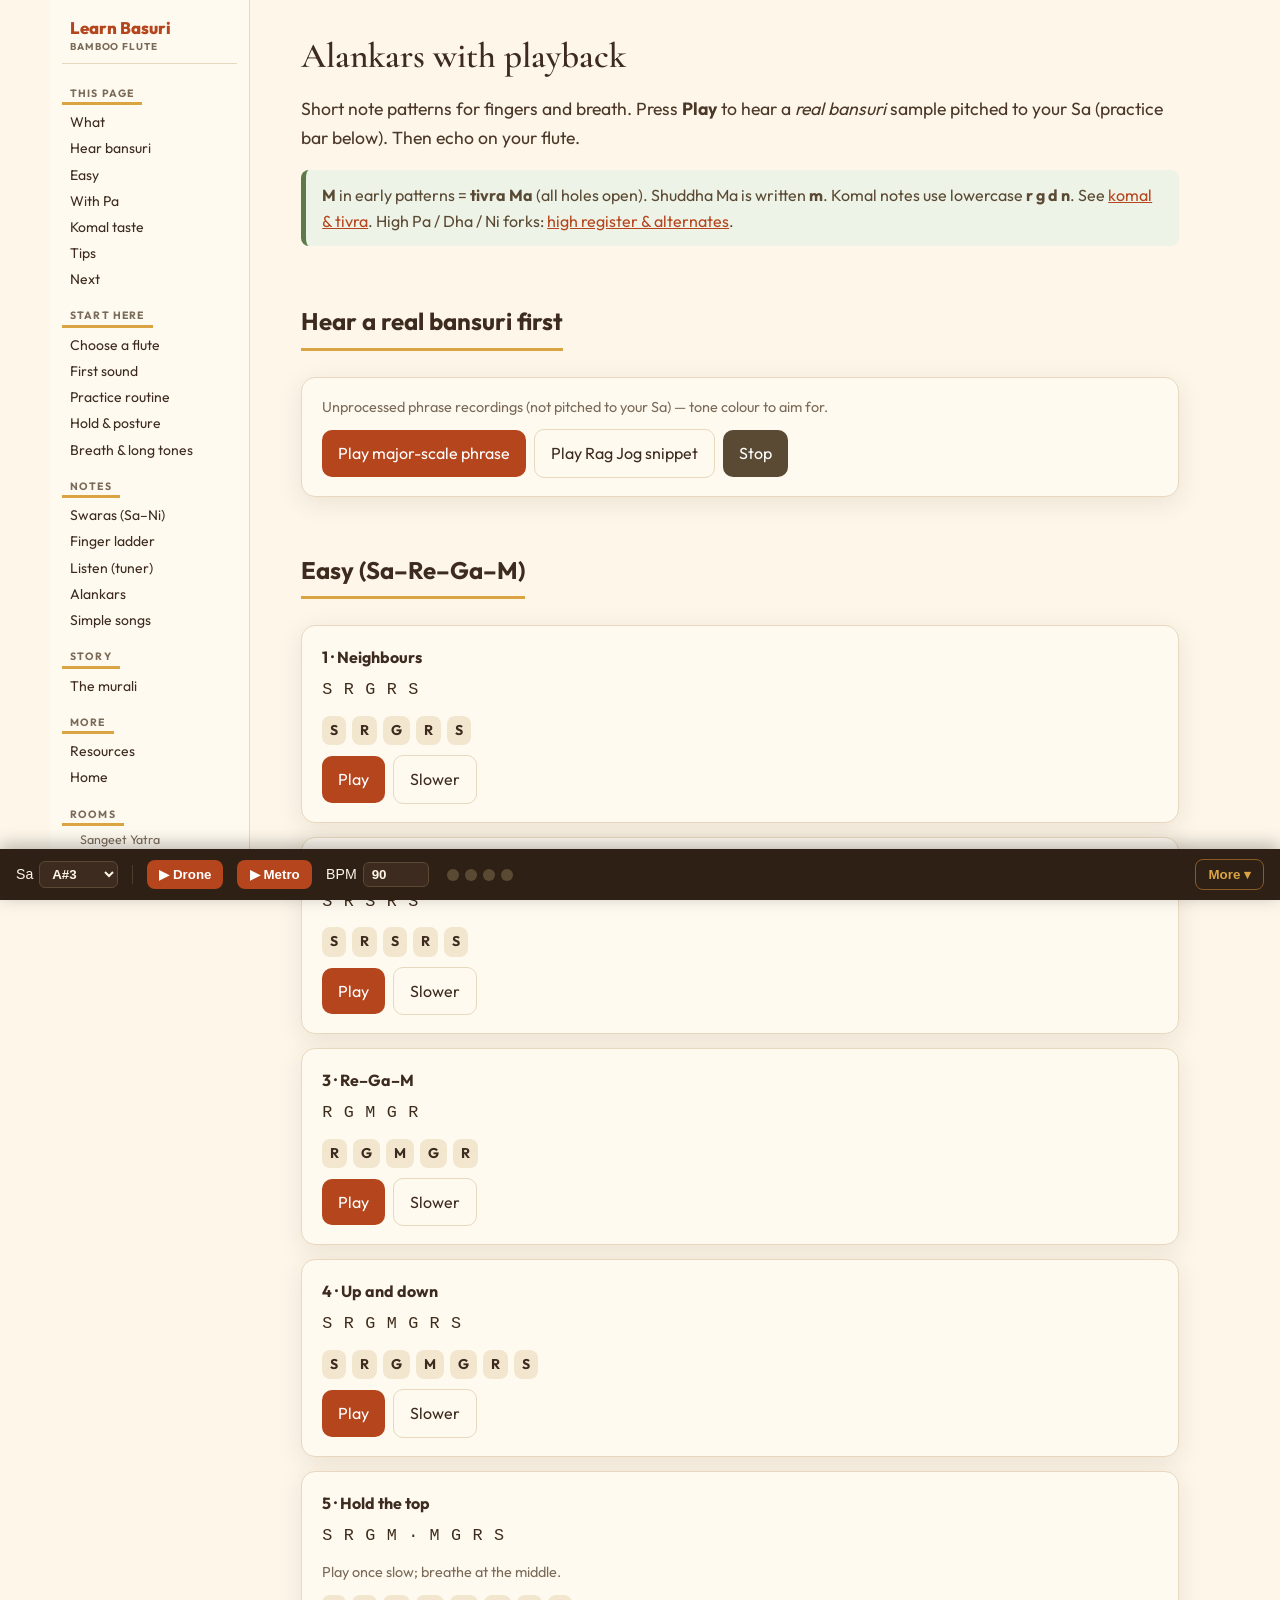
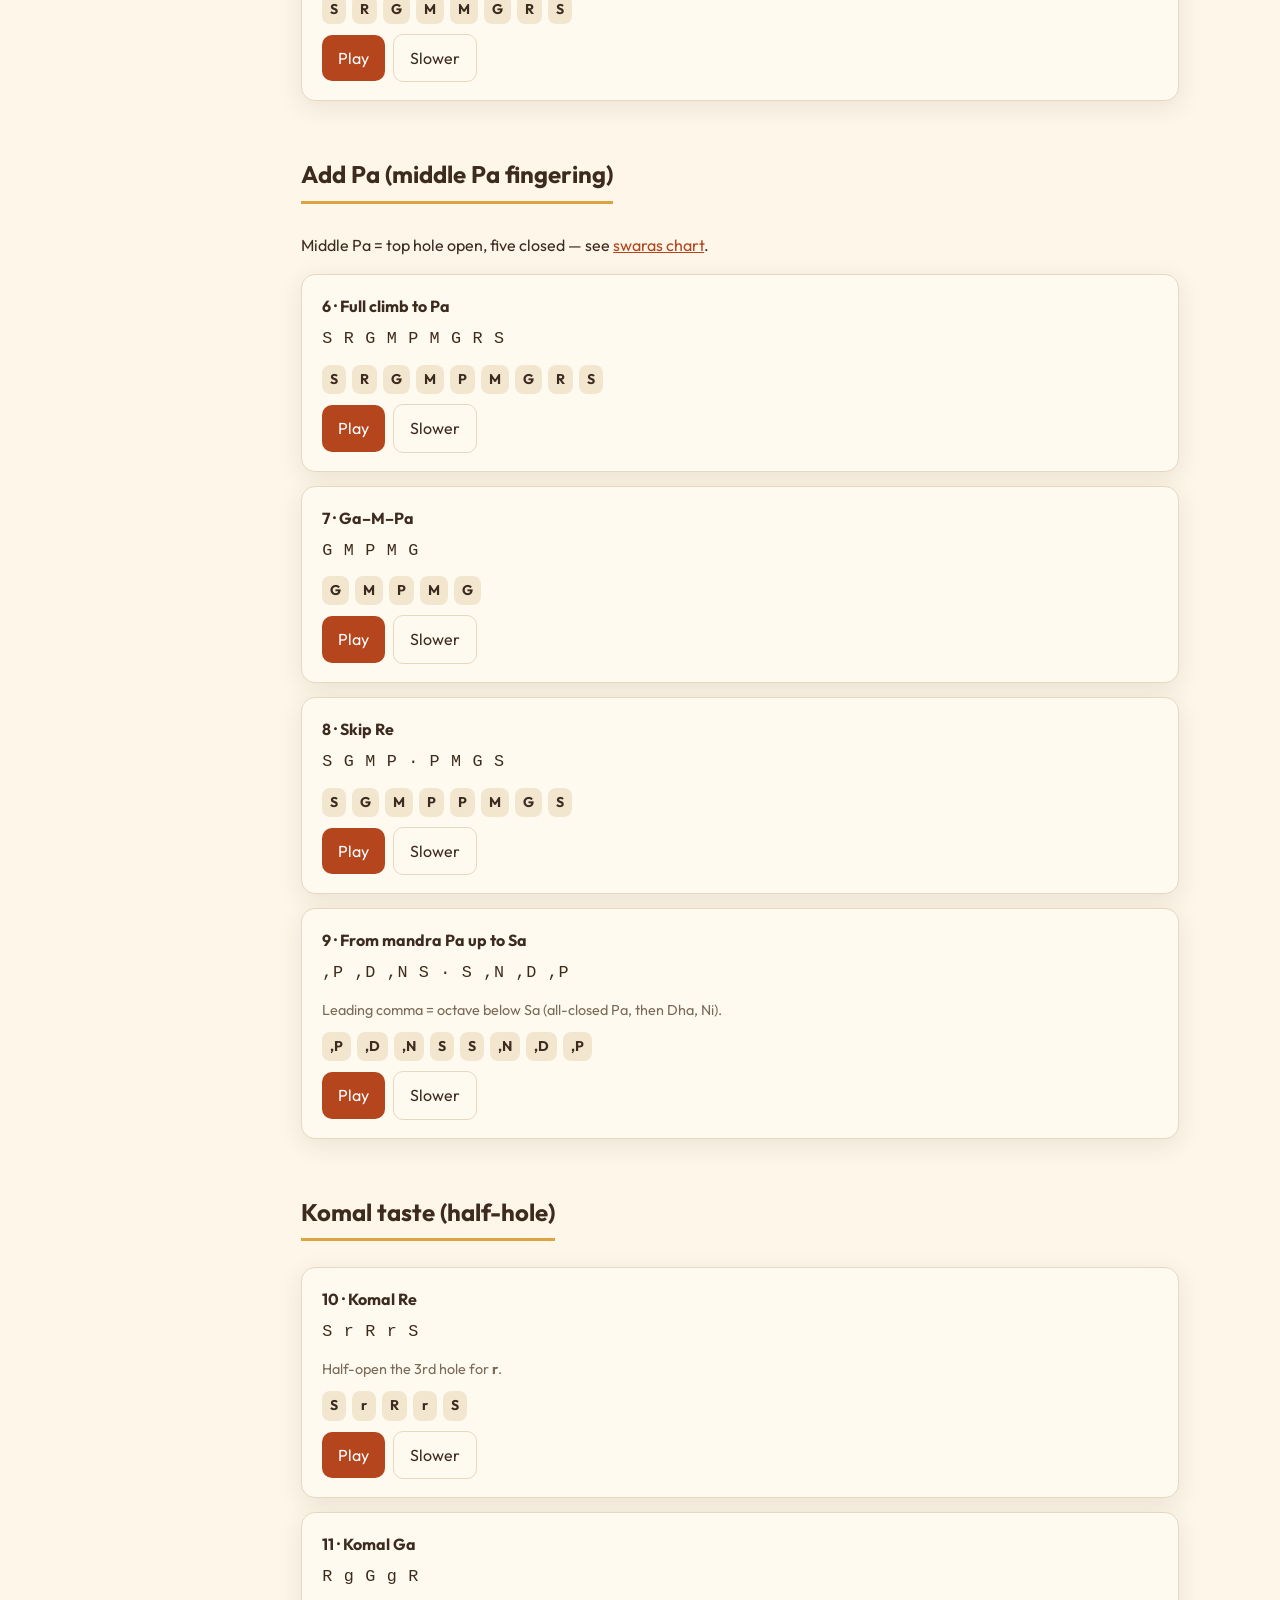
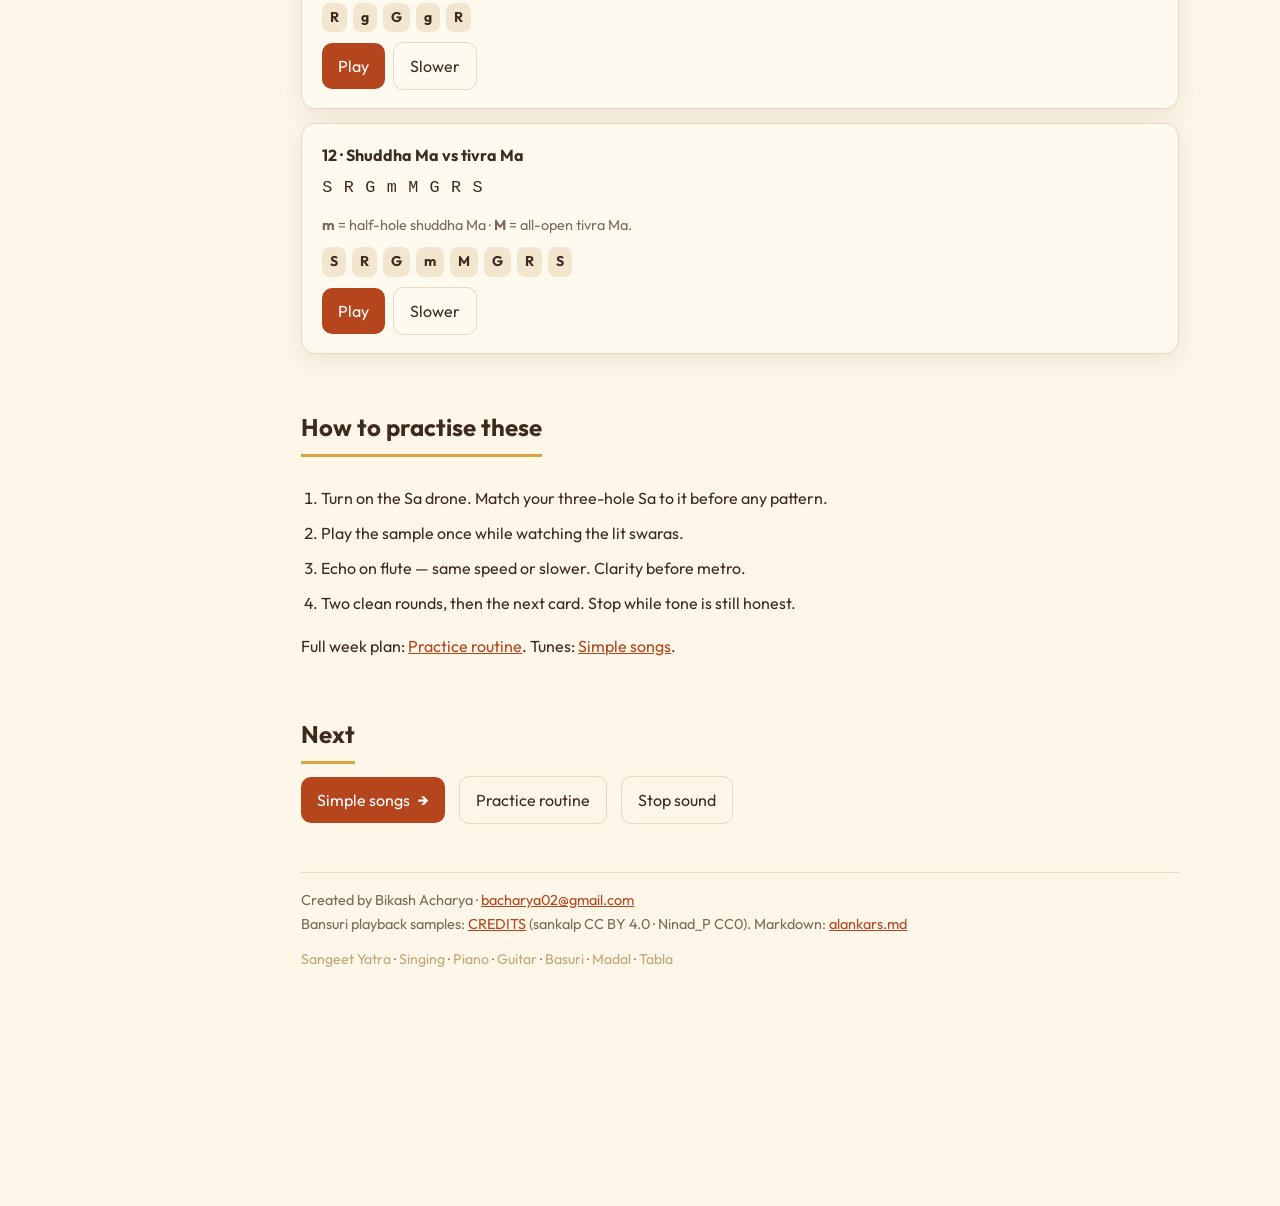
==== alankars.html @ d7dfb29a "Add practice ladder, mic tuner, songs, and bansuri sample playback. Teach one-finger Sa-to-Pa path, " ====
<!DOCTYPE html>
<html lang="en">
<head>
<script async src="https://www.googletagmanager.com/gtag/js?id=G-5VSQ0M94L2"></script>
<script>
  window.dataLayer = window.dataLayer || [];
  function gtag(){dataLayer.push(arguments);}
  gtag('js', new Date());
  gtag('config', 'G-5VSQ0M94L2');
</script>
<meta charset="UTF-8" />
<meta name="viewport" content="width=device-width, initial-scale=1.0" />
<link rel="stylesheet" href="css/sangeet-theme.css" />
<link rel="stylesheet" href="css/sangeet-practice-bar.css" />
<link rel="stylesheet" href="css/shared.css" />
<script src="js/sangeet-paths.js"></script>
<title>Learn Basuri — Alankars</title>
</head>
<body>
<div class="wrap">
  <nav>
    <div class="brand">Learn Basuri<small>Bamboo flute</small></div>
    <h2>This page</h2>
    <a href="#what">What</a>
    <a href="#listen">Hear bansuri</a>
    <a href="#easy">Easy</a>
    <a href="#pa">With Pa</a>
    <a href="#komal">Komal taste</a>
    <a href="#tips">Tips</a>
    <a href="#next">Next</a>
    <h2>Start here</h2>
    <a href="choose.html">Choose a flute</a>
    <a href="first-sound.html">First sound</a>
    <a href="routine.html">Practice routine</a>
    <a href="hold.html">Hold &amp; posture</a>
    <a href="breath.html">Breath &amp; long tones</a>
    <h2>Notes</h2>
    <a href="swaras.html">Swaras (Sa–Ni)</a>
    <a href="ladder.html">Finger ladder</a>
    <a href="listen.html">Listen (tuner)</a>
    <a href="alankars.html">Alankars</a>
    <a href="songs.html">Simple songs</a>
    <h2>Story</h2>
    <a href="murali.html">The murali</a>
    <h2>More</h2>
    <a href="resources.html">Resources</a>
    <a href="index.html">Home</a>
    <h2>Rooms</h2>
    <a href="/" class="sub">Sangeet Yatra</a>
    <a href="/singing/" class="sub">Singing</a>
    <a href="/piano/" class="sub">Piano</a>
    <a href="/guitar/" class="sub">Guitar</a>
    <a href="/basuri/" class="sub">Basuri</a>
    <a href="/madal/" class="sub">Madal</a>
    <a href="/tabla/" class="sub">Tabla</a>
  </nav>
  <main>

    <section id="what">
      <h1>Alankars with playback</h1>
      <p class="lead">Short note patterns for fingers and breath. Press <strong>Play</strong> to hear a
        <em>real bansuri</em> sample pitched to your Sa (practice bar below). Then echo on your flute.</p>
      <div class="note tip"><strong>M</strong> in early patterns = <strong>tivra Ma</strong> (all holes open).
        Shuddha Ma is written <strong>m</strong>. Komal notes use lowercase <strong>r g d n</strong>.
        See <a href="swaras.html#vikrit">komal &amp; tivra</a>.
        High Pa / Dha / Ni forks: <a href="swaras.html#high">high register &amp; alternates</a>.</div>
    </section>

    <section id="listen">
      <h2>Hear a real bansuri first</h2>
      <div class="card play-card">
        <p class="hint">Unprocessed phrase recordings (not pitched to your Sa) — tone colour to aim for.</p>
        <div class="actions">
          <button type="button" class="btn" data-phrase="major-scale">Play major-scale phrase</button>
          <button type="button" class="btn ghost" data-phrase="rag-jog">Play Rag Jog snippet</button>
          <button type="button" class="btn stop" data-stop>Stop</button>
        </div>
      </div>
    </section>

    <section id="easy">
      <h2>Easy (Sa–Re–Ga–M)</h2>
      <div class="card play-card" data-pattern="S R G R S">
        <strong>1 · Neighbours</strong>
        <p class="sargam">S R G R S</p>
        <div class="chips" aria-hidden="true"></div>
        <div class="actions">
          <button type="button" class="btn" data-play>Play</button>
          <button type="button" class="btn ghost" data-slow>Slower</button>
        </div>
      </div>
      <div class="card play-card" data-pattern="S R S R S">
        <strong>2 · Sa–Re only</strong>
        <p class="sargam">S R S R S</p>
        <div class="chips" aria-hidden="true"></div>
        <div class="actions">
          <button type="button" class="btn" data-play>Play</button>
          <button type="button" class="btn ghost" data-slow>Slower</button>
        </div>
      </div>
      <div class="card play-card" data-pattern="R G M G R">
        <strong>3 · Re–Ga–M</strong>
        <p class="sargam">R G M G R</p>
        <div class="chips" aria-hidden="true"></div>
        <div class="actions">
          <button type="button" class="btn" data-play>Play</button>
          <button type="button" class="btn ghost" data-slow>Slower</button>
        </div>
      </div>
      <div class="card play-card" data-pattern="S R G M G R S">
        <strong>4 · Up and down</strong>
        <p class="sargam">S R G M G R S</p>
        <div class="chips" aria-hidden="true"></div>
        <div class="actions">
          <button type="button" class="btn" data-play>Play</button>
          <button type="button" class="btn ghost" data-slow>Slower</button>
        </div>
      </div>
      <div class="card play-card" data-pattern="S R G M  M G R S">
        <strong>5 · Hold the top</strong>
        <p class="sargam">S R G M · M G R S</p>
        <p class="hint">Play once slow; breathe at the middle.</p>
        <div class="chips" aria-hidden="true"></div>
        <div class="actions">
          <button type="button" class="btn" data-play>Play</button>
          <button type="button" class="btn ghost" data-slow>Slower</button>
        </div>
      </div>
    </section>

    <section id="pa">
      <h2>Add Pa (middle Pa fingering)</h2>
      <p>Middle Pa = top hole open, five closed — see <a href="swaras.html#pa-fingering">swaras chart</a>.</p>
      <div class="card play-card" data-pattern="S R G M P M G R S">
        <strong>6 · Full climb to Pa</strong>
        <p class="sargam">S R G M P M G R S</p>
        <div class="chips" aria-hidden="true"></div>
        <div class="actions">
          <button type="button" class="btn" data-play>Play</button>
          <button type="button" class="btn ghost" data-slow>Slower</button>
        </div>
      </div>
      <div class="card play-card" data-pattern="G M P M G">
        <strong>7 · Ga–M–Pa</strong>
        <p class="sargam">G M P M G</p>
        <div class="chips" aria-hidden="true"></div>
        <div class="actions">
          <button type="button" class="btn" data-play>Play</button>
          <button type="button" class="btn ghost" data-slow>Slower</button>
        </div>
      </div>
      <div class="card play-card" data-pattern="S G M P  P M G S">
        <strong>8 · Skip Re</strong>
        <p class="sargam">S G M P · P M G S</p>
        <div class="chips" aria-hidden="true"></div>
        <div class="actions">
          <button type="button" class="btn" data-play>Play</button>
          <button type="button" class="btn ghost" data-slow>Slower</button>
        </div>
      </div>
      <div class="card play-card" data-pattern=",P ,D ,N S  S ,N ,D ,P">
        <strong>9 · From mandra Pa up to Sa</strong>
        <p class="sargam">,P ,D ,N S · S ,N ,D ,P</p>
        <p class="hint">Leading comma = octave below Sa (all-closed Pa, then Dha, Ni).</p>
        <div class="chips" aria-hidden="true"></div>
        <div class="actions">
          <button type="button" class="btn" data-play>Play</button>
          <button type="button" class="btn ghost" data-slow>Slower</button>
        </div>
      </div>
    </section>

    <section id="komal">
      <h2>Komal taste (half-hole)</h2>
      <div class="card play-card" data-pattern="S r R r S">
        <strong>10 · Komal Re</strong>
        <p class="sargam">S r R r S</p>
        <p class="hint">Half-open the 3rd hole for <strong>r</strong>.</p>
        <div class="chips" aria-hidden="true"></div>
        <div class="actions">
          <button type="button" class="btn" data-play>Play</button>
          <button type="button" class="btn ghost" data-slow>Slower</button>
        </div>
      </div>
      <div class="card play-card" data-pattern="R g G g R">
        <strong>11 · Komal Ga</strong>
        <p class="sargam">R g G g R</p>
        <div class="chips" aria-hidden="true"></div>
        <div class="actions">
          <button type="button" class="btn" data-play>Play</button>
          <button type="button" class="btn ghost" data-slow>Slower</button>
        </div>
      </div>
      <div class="card play-card" data-pattern="S R G m M G R S">
        <strong>12 · Shuddha Ma vs tivra Ma</strong>
        <p class="sargam">S R G m M G R S</p>
        <p class="hint"><strong>m</strong> = half-hole shuddha Ma · <strong>M</strong> = all-open tivra Ma.</p>
        <div class="chips" aria-hidden="true"></div>
        <div class="actions">
          <button type="button" class="btn" data-play>Play</button>
          <button type="button" class="btn ghost" data-slow>Slower</button>
        </div>
      </div>
    </section>

    <section id="tips">
      <h2>How to practise these</h2>
      <ol class="steps">
        <li>Turn on the Sa drone. Match your three-hole Sa to it before any pattern.</li>
        <li>Play the sample once while watching the lit swaras.</li>
        <li>Echo on flute — same speed or slower. Clarity before metro.</li>
        <li>Two clean rounds, then the next card. Stop while tone is still honest.</li>
      </ol>
      <p>Full week plan: <a href="routine.html">Practice routine</a>. Tunes: <a href="songs.html">Simple songs</a>.</p>
    </section>

    <section id="next">
      <h2>Next</h2>
      <div class="row">
        <a class="btn nav" href="songs.html">Simple songs</a>
        <a class="btn ghost" href="routine.html">Practice routine</a>
        <a class="btn ghost" data-stop>Stop sound</a>
      </div>
    </section>

    <footer>
      Created by Bikash Acharya ·
      <a href="mailto:bacharya02@gmail.com">bacharya02@gmail.com</a><br />
      Bansuri playback samples: <a href="samples/bansuri/CREDITS.md">CREDITS</a>
      (sankalp CC BY 4.0 · Ninad_P CC0). Markdown: <a href="alankars.md">alankars.md</a>
      <p class="sy-rooms-foot">
        <a href="/">Sangeet Yatra</a>
        · <a href="/singing/">Singing</a>
        · <a href="/piano/">Piano</a>
        · <a href="/guitar/">Guitar</a>
        · <a href="/basuri/">Basuri</a>
        · <a href="/madal/">Madal</a>
        · <a href="/tabla/">Tabla</a>
      </p>
    </footer>
  </main>
</div>
<script src="js/sangeet-mobile-nav.js"></script>
<script src="js/sangeet-practice-bar.js"></script>
<script src="js/basuri-core.js"></script>
<script>
SangeetPracticeBar.init({
  useTablaFallbackClicks: true,
  persistSaKey: 'basuri-sa-midi',
  toolbarLabel: 'Basuri practice controls'
});

(function () {
  function fillChips(card) {
    var pat = card.getAttribute('data-pattern') || '';
    var box = card.querySelector('.chips');
    if (!box) return;
    box.innerHTML = '';
    pat.trim().split(/\s+/).forEach(function (tok) {
      var span = document.createElement('span');
      span.className = 'chip';
      span.textContent = tok;
      box.appendChild(span);
    });
  }
  document.querySelectorAll('.play-card[data-pattern]').forEach(fillChips);

  function clearOn() {
    document.querySelectorAll('.chip.on').forEach(function (c) { c.classList.remove('on'); });
  }

  function run(card, gap) {
    var pat = card.getAttribute('data-pattern');
    var chips = card.querySelectorAll('.chip');
    BasuriCore.playSequence(pat, {
      gapMs: gap,
      noteMs: Math.min(gap - 50, 500),
      onNote: function (i) {
        clearOn();
        if (chips[i]) chips[i].classList.add('on');
      },
      onDone: clearOn
    });
  }

  document.addEventListener('click', function (ev) {
    var t = ev.target;
    if (t.matches('[data-stop]')) { BasuriCore.stopAll(); clearOn(); return; }
    if (t.matches('[data-phrase]')) {
      BasuriCore.playPhrase(t.getAttribute('data-phrase'));
      return;
    }
    var card = t.closest('.play-card[data-pattern]');
    if (!card) return;
    if (t.matches('[data-play]')) run(card, 520);
    if (t.matches('[data-slow]')) run(card, 780);
  });
})();
</script>
</body>
</html>
---- css/sangeet-theme.css ----
/*
 * CANONICAL: shared/css/sangeet-theme.css
 * Sync into each room (and hub) with: powershell -File shared/sync-to-rooms.ps1
 * Audio Engines Owner — one product look across Sangeet Yatra.
 *
 * Default = practice parchment (singing / madal / tabla / piano interiors).
 * Add class "theme-journey" on <html> or <body> for hub / room landing pages.
 */

@import url("https://fonts.googleapis.com/css2?family=Cormorant+Garamond:ital,wght@0,500;0,600;0,700;1,500&family=Outfit:wght@400;500;600;700;800&display=swap");

:root {
  /* Parchment */
  --bg: #fdf6e9;
  --panel: #fffaf0;
  --ink: #3d2b1f;
  --muted: #7a6a58;
  --terra: #b5451d;
  --terra-soft: #c8663a;
  --ochre: #d9a441;
  --green: #5c7a4a;
  --blue: #3a6ea5;
  --line: #e7d8bf;
  --shadow: 0 6px 24px rgba(90, 60, 30, 0.10);
  --radius: 14px;

  /* Aliases so older piano CSS (--accent / --warm) maps onto parchment */
  --accent: #b5451d;
  --accent-soft: #c8663a;
  --warm: #d9a441;

  /* Journey tokens (also available on parchment pages if needed) */
  --mist: #e8f0ec;
  --sand: #c4a574;
  --leaf: #2f6b5a;
  --leaf-deep: #1e463b;
  --glow: #f0d9a8;

  /* Occasional accents (piano quest CTA, etc.) */
  --sun: #f0b429;
  --sky: #3d8fd1;

  --font-sans: "Outfit", system-ui, -apple-system, "Segoe UI", sans-serif;
  --font-display: "Cormorant Garamond", Georgia, serif;
}

*, *::before, *::after { box-sizing: border-box; }

html { scroll-behavior: smooth; }

body {
  margin: 0;
  font-family: var(--font-sans);
  color: var(--ink);
  background: var(--bg);
  line-height: 1.65;
}

a { color: var(--terra); }
a:hover { color: var(--terra-soft); }

h1, .brand-display {
  font-family: var(--font-display);
  font-weight: 600;
}

/* —— Journey / landing (hub + room homes) —— */
html.theme-journey,
html.theme-journey body,
body.theme-journey {
  --ink: #1a2e28;
  --mist: #e8f0ec;
  --sand: #c4a574;
  --leaf: #2f6b5a;
  --leaf-deep: #1e463b;
  --glow: #f0d9a8;
  --line: rgba(232, 240, 236, 0.12);
  color: var(--mist);
  background:
    radial-gradient(ellipse 90% 70% at 15% 12%, rgba(47, 107, 90, 0.45), transparent 55%),
    radial-gradient(ellipse 70% 60% at 90% 80%, rgba(196, 165, 116, 0.16), transparent 50%),
    linear-gradient(165deg, #0c1814 0%, #152820 42%, #0a1411 100%);
  min-height: 100vh;
  line-height: 1.55;
}

html.theme-journey a,
body.theme-journey a {
  color: var(--glow);
}
html.theme-journey a:hover,
body.theme-journey a:hover {
  color: var(--sand);
}
---- css/sangeet-practice-bar.css ----
/* Shared Sangeet Yatra practice bar (drone / metro / Sa).
   Canonical: shared/css/sangeet-practice-bar.css — sync into each room. */

#controls {
  position: fixed; left: 0; right: 0; bottom: 0; z-index: 50;
  display: flex;
  flex-direction: column;
  gap: 0;
  padding: 10px 16px calc(10px + env(safe-area-inset-bottom, 0px));
  background: #2f2015;
  color: #fdf6e9;
  box-shadow: 0 -4px 18px rgba(0, 0, 0, .28);
  font-size: .88rem;
  font-family: -apple-system, "Segoe UI", Roboto, Helvetica, Arial, sans-serif;
}
#controls .ctrl-strip {
  display: flex;
  flex-wrap: wrap;
  align-items: center;
  gap: 8px 14px;
  min-width: 0;
}
#controls .ctrl-strip .ctrl-gap {
  width: 1px; height: 1.4em; background: #5a4a34; flex: 0 0 auto;
  opacity: .7;
}
#controls .ctrl-more {
  display: none;
  padding: 0 0 10px;
  margin: 0 0 8px;
  border-bottom: 1px solid #5a4a34;
}
#controls.more-open .ctrl-more { display: block; }
#controls .ctrl-more-inner {
  display: grid;
  grid-template-columns: repeat(var(--ctrl-more-cols, 3), minmax(0, 1fr));
  gap: 12px 20px;
}
#controls[data-clusters="2"] { --ctrl-more-cols: 2; }
#controls[data-clusters="1"] { --ctrl-more-cols: 1; }
#controls .ctrl-cluster {
  display: flex;
  flex-wrap: wrap;
  align-items: center;
  gap: 8px 12px;
  min-width: 0;
}
#controls .ctrl-cluster-title {
  flex: 0 0 100%;
  font-weight: 800;
  color: #d9a441;
  letter-spacing: .02em;
  font-size: .78rem;
  text-transform: uppercase;
}
#controls .ctrl-more-backdrop {
  display: none;
  background: rgba(0, 0, 0, .38);
  border: none;
  border-radius: 0;
  padding: 0;
  margin: 0;
  min-width: 0;
  cursor: pointer;
}
#controls .ctrl-more-backdrop:hover { background: rgba(0, 0, 0, .38); }
#controls label { display: flex; align-items: center; gap: 6px; white-space: nowrap; }
#controls select, #controls input[type=number] {
  padding: 4px 8px; border-radius: 6px; border: 1px solid #5a4a34;
  background: #3d2b1f; color: #fdf6e9; font-weight: 700;
}
#controls input[type=range] { accent-color: #d9a441; width: 100px; }
#controls button {
  background: #b5451d; color: #fff; border: none; padding: 7px 12px;
  border-radius: 8px; font-weight: 700; cursor: pointer;
}
#controls button:hover { background: #c8663a; }
#controls button.active { background: #5c7a4a; }
#controls #btn-tanpura,
#controls #btn-metro {
  min-width: 5.6em;
  text-align: center;
}
#controls #ctrl-more-btn {
  background: transparent;
  border: 1px solid #8a5a28;
  color: #d9a441;
  margin-left: auto;
}
#controls #ctrl-more-btn:hover,
#controls.more-open #ctrl-more-btn {
  background: #3d2b1f;
  border-color: #d9a441;
}
#controls .hz { color: #d9a441; font-variant-numeric: tabular-nums; font-size: .82rem; }
#controls input[type=checkbox] {
  accent-color: #d9a441; width: 1em; height: 1em;
}
#controls #taal-bpm { width: 5em; min-width: 5em; }
#controls #sa-select { min-width: 5.2em; }

/* Piano-style beat dots (groups + accent flash) */
#controls .mb-dots {
  display: inline-flex;
  align-items: center;
  gap: 6px;
  flex: 0 0 auto;
  margin-left: 4px;
}
#controls .mb-dot {
  width: 12px;
  height: 12px;
  border-radius: 50%;
  background: #5a4a34;
  transition: transform 0.05s ease, background 0.05s ease;
}
#controls .mb-dot.on { background: #c8663a; transform: scale(1.3); }
#controls .mb-dot.on.mid { background: #e6c98c; transform: scale(1.4); }
#controls .mb-dot.on.accent { background: #d9a441; transform: scale(1.5); }
#controls .mb-dot.grp-start { margin-left: 10px; }

@media (max-width: 820px) {
  #controls { font-size: .82rem; padding: 8px 10px calc(8px + env(safe-area-inset-bottom, 0px)); }
  #controls input[type=range] { width: 72px; }
  #controls button { padding: 6px 10px; }
  #controls .ctrl-more-inner { grid-template-columns: 1fr; gap: 14px; }
}
@media (max-width: 720px) {
  #controls.more-open .ctrl-more,
  #controls.ctrl-sheet-mode.more-open .ctrl-more {
    display: block;
    position: fixed;
    left: 10px; right: 10px;
    bottom: calc(58px + env(safe-area-inset-bottom, 0px));
    max-height: min(55vh, 420px);
    overflow-y: auto;
    margin: 0;
    padding: 14px 14px 12px;
    border: 1px solid #5a4a34;
    border-radius: 12px;
    background: #3a281c;
    box-shadow: 0 12px 40px rgba(0, 0, 0, .45);
    z-index: 60;
  }
  #controls.more-open .ctrl-more-backdrop,
  #controls.ctrl-sheet-mode.more-open .ctrl-more-backdrop {
    display: block;
    position: fixed;
    inset: 0;
    background: rgba(0, 0, 0, .38);
    z-index: 55;
    border: none;
    padding: 0;
    cursor: pointer;
  }
}
@media (min-width: 721px) {
  #controls.ctrl-sheet-mode.more-open .ctrl-more {
    display: block;
    position: fixed;
    left: 10px; right: 10px;
    bottom: calc(58px + env(safe-area-inset-bottom, 0px));
    max-height: min(55vh, 420px);
    overflow-y: auto;
    margin: 0;
    padding: 14px;
    border: 1px solid #5a4a34;
    border-radius: 12px;
    background: #3a281c;
    box-shadow: 0 12px 40px rgba(0, 0, 0, .45);
    z-index: 60;
  }
  #controls.ctrl-sheet-mode.more-open .ctrl-more-backdrop {
    display: block;
    position: fixed;
    inset: 0;
    background: rgba(0, 0, 0, .38);
    z-index: 55;
    border: none;
    padding: 0;
    cursor: pointer;
  }
  #controls.ctrl-sheet-mode.more-open .ctrl-more-inner {
    grid-template-columns: 1fr;
  }
}

/* Clear fixed bar */
body.sangeet-has-practice-bar main,
body.sangeet-has-practice-bar .wrap,
body.sangeet-has-practice-bar .page {
  padding-bottom: 110px;
}
@media (max-width: 820px) {
  body.sangeet-has-practice-bar main,
  body.sangeet-has-practice-bar .wrap,
  body.sangeet-has-practice-bar .page {
    padding-bottom: 128px;
  }
}
---- css/shared.css ----
/* Basuri room layout — tokens from css/sangeet-theme.css */
* { box-sizing: border-box; }
html { scroll-behavior: smooth; }
body {
  margin: 0;
  font-family: var(--font-sans);
  color: var(--ink);
  background: var(--bg);
  line-height: 1.65;
}
a { color: var(--terra); }
a:hover { color: var(--terra-soft); }
.wrap { display: flex; max-width: 1180px; margin: 0 auto; }
nav {
  position: sticky; top: 0; align-self: flex-start;
  width: 200px; min-width: 200px; height: 100vh; overflow-y: auto;
  padding: 18px 12px; border-right: 1px solid var(--line); background: var(--panel);
}
nav h2 {
  font-size: 0.66rem; text-transform: uppercase; letter-spacing: 0.11em;
  color: var(--muted); margin: 15px 0 4px; padding: 0 8px;
}
nav a {
  display: block; padding: 4px 8px; border-radius: 7px; line-height: 1.3;
  text-decoration: none; color: var(--ink); font-size: 0.875rem;
}
nav a:hover { background: #f3e6cf; }
nav a.sub { padding: 2px 8px 2px 18px; font-size: 0.78rem; color: var(--muted); }
nav .brand {
  font-weight: 800; font-size: 1.05rem; color: var(--terra); line-height: 1.15;
  margin: 0 0 6px; padding: 0 8px 10px; border-bottom: 1px solid var(--line);
}
nav .brand small {
  display: block; font-weight: 700; font-size: .62rem; color: var(--muted);
  margin-top: 4px; letter-spacing: 0.09em; text-transform: uppercase;
}
main { flex: 1; padding: 36px clamp(18px, 4vw, 56px) 100px; min-width: 0; }
h1 { font-family: var(--font-display); font-size: 2.2rem; line-height: 1.15; margin: 0 0 10px; font-weight: 600; }
h2 { font-size: 1.5rem; margin: 40px 0 12px; padding-bottom: 6px; border-bottom: 3px solid var(--ochre); display: inline-block; }
h3 { font-size: 1.1rem; color: var(--terra); margin: 22px 0 8px; }
.lead { font-size: 1.1rem; color: #4a3728; }
.card {
  background: var(--panel); border: 1px solid var(--line);
  border-radius: var(--radius); padding: 18px 20px; box-shadow: var(--shadow); margin: 16px 0;
}
.note {
  border-left: 5px solid var(--ochre); background: #fbf1da;
  padding: 12px 16px; border-radius: 8px; margin: 16px 0; color: #5a4a34;
}
.tip { border-left-color: var(--green); background: #eef3e7; }
.warn { border-left-color: #c45c26; background: #fceee6; }
.btn {
  display: inline-flex; align-items: center; justify-content: center;
  background: var(--terra); color: #fff; border: none; padding: 10px 16px;
  border-radius: 10px; font-weight: 700; cursor: pointer; text-decoration: none; font: inherit;
}
.btn:hover { background: var(--terra-soft); color: #fff; }
.btn.ghost {
  background: transparent; color: var(--ink); border: 1.5px solid var(--line);
}
.btn.ghost:hover { border-color: var(--terra); color: var(--terra); }
.btn.nav { background: var(--terra); color: #fff; }
.btn.nav::after { content: "\2192"; margin-left: 8px; font-weight: 700; }
.row { display: flex; flex-wrap: wrap; gap: 10px 14px; align-items: center; }
footer { margin-top: 48px; padding-top: 16px; border-top: 1px solid var(--line); color: var(--muted); font-size: .9rem; }
ol.steps { padding-left: 1.25rem; }
ol.steps li { margin: 0.55rem 0; }
table.fingering { border-collapse: collapse; width: 100%; max-width: 520px; margin: 10px 0; font-size: 0.95rem; }
table.fingering th, table.fingering td { text-align: left; padding: 7px 10px; border-bottom: 1px solid #eadfce; }
table.fingering th { color: var(--terra); font-weight: 800; }
.holes {
  display: inline-flex; gap: 5px; align-items: center; font-family: ui-monospace, Consolas, monospace;
  letter-spacing: 0.04em;
}
.hole {
  width: 1.1em; height: 1.1em; border-radius: 50%; border: 2px solid var(--ink);
  display: inline-block; vertical-align: middle;
}
.hole.closed { background: var(--ink); }
.hole.open { background: transparent; }
.sy-rooms-foot { margin-top: 0.75rem; font-size: 0.88rem; }
.sy-rooms-foot a { color: var(--sand, var(--terra)); text-decoration: none; }
.play-card { margin: 14px 0; }
.play-card .sargam {
  font-family: ui-monospace, Consolas, monospace;
  font-size: 1.05rem; letter-spacing: 0.04em; margin: 0.35rem 0 0.75rem;
  color: #3d2c1c;
}
.play-card .hint { font-size: 0.9rem; color: var(--muted); margin: 0 0 0.6rem; }
.play-card .chips {
  display: flex; flex-wrap: wrap; gap: 6px; margin: 0 0 10px; min-height: 1.8em;
}
.play-card .chip {
  display: inline-flex; align-items: center; justify-content: center;
  min-width: 1.7em; padding: 3px 8px; border-radius: 8px;
  background: #f3e6cf; font-weight: 700; font-size: 0.88rem;
}
.play-card .chip.on { background: var(--terra); color: #fff; }
.play-card .actions { display: flex; flex-wrap: wrap; gap: 8px; align-items: center; }
.btn.stop { background: #5a4a34; }
.btn.stop:hover { background: #3d2c1c; }
.routine-day {
  border-left: 4px solid var(--ochre); padding: 10px 14px; margin: 12px 0;
  background: var(--panel); border-radius: 0 10px 10px 0;
}
.routine-day h3 { margin: 0 0 6px; }
.tuner-card { max-width: 34rem; }
.tuner-actions {
  display: flex; flex-wrap: wrap; gap: 10px; align-items: center; margin-bottom: 12px;
}
.tuner-mode {
  font-size: 0.88rem; color: var(--muted); display: inline-flex; gap: 6px; align-items: center;
}
.tuner-mode select {
  font: inherit; padding: 6px 8px; border-radius: 8px; border: 1px solid var(--line);
  background: #fff; color: var(--ink);
}
.btn.live { background: var(--green, #2a7a62); }
.tuner-readout {
  text-align: center; padding: 18px 10px 8px; margin: 8px 0 4px;
  border-radius: 12px; background: #f7efe0;
}
.tuner-swar {
  font-family: var(--font-display); font-size: clamp(2.8rem, 10vw, 4rem);
  font-weight: 600; line-height: 1; color: var(--terra); margin: 0;
}
.tuner-name { font-size: 1.05rem; color: #4a3728; margin: 8px 0 4px; }
.tuner-hz {
  font-family: ui-monospace, Consolas, monospace;
  font-size: 1.35rem; font-weight: 700; color: var(--ink); margin: 6px 0;
}
.tuner-west { font-size: 0.92rem; color: var(--muted); }
.cents-meter { margin: 18px 0 10px; }
.cents-track {
  position: relative; height: 14px; border-radius: 999px;
  background: linear-gradient(90deg, #e8c4a8, #eef3e7 50%, #e8c4a8);
  border: 1px solid var(--line);
}
.cents-needle {
  position: absolute; top: -4px; width: 4px; height: 22px; margin-left: -2px;
  border-radius: 2px; background: var(--muted); left: 50%;
  transition: left 0.08s linear, background 0.15s ease;
}
.cents-needle.hearing { background: var(--terra); }
.cents-needle.in-tune { background: var(--green, #2a7a62); }
.cents-mark {
  position: absolute; top: 18px; font-size: 0.72rem; color: var(--muted);
}
.cents-mark.left { left: 0; }
.cents-mark.mid { left: 50%; transform: translateX(-50%); }
.cents-mark.right { right: 0; }
.cents-value { margin-top: 22px; font-size: 0.9rem; color: var(--muted); text-align: center; }
.tuner-meta {
  display: flex; flex-wrap: wrap; gap: 12px 20px; justify-content: space-between;
  font-size: 0.9rem; color: var(--muted); margin-top: 8px;
}
.ladder-overview .ladder-steps { padding-left: 1.2rem; margin: 0.5rem 0; }
.ladder-overview .ladder-steps li { margin: 0.45rem 0; }
.ladder-overview .bridge-step {
  background: #fceee6; margin-left: -8px; padding: 6px 8px; border-radius: 8px;
  list-style-position: inside;
}
@media (max-width: 820px) {
  nav { display: none; }
  h1 { font-size: 1.75rem; }
}
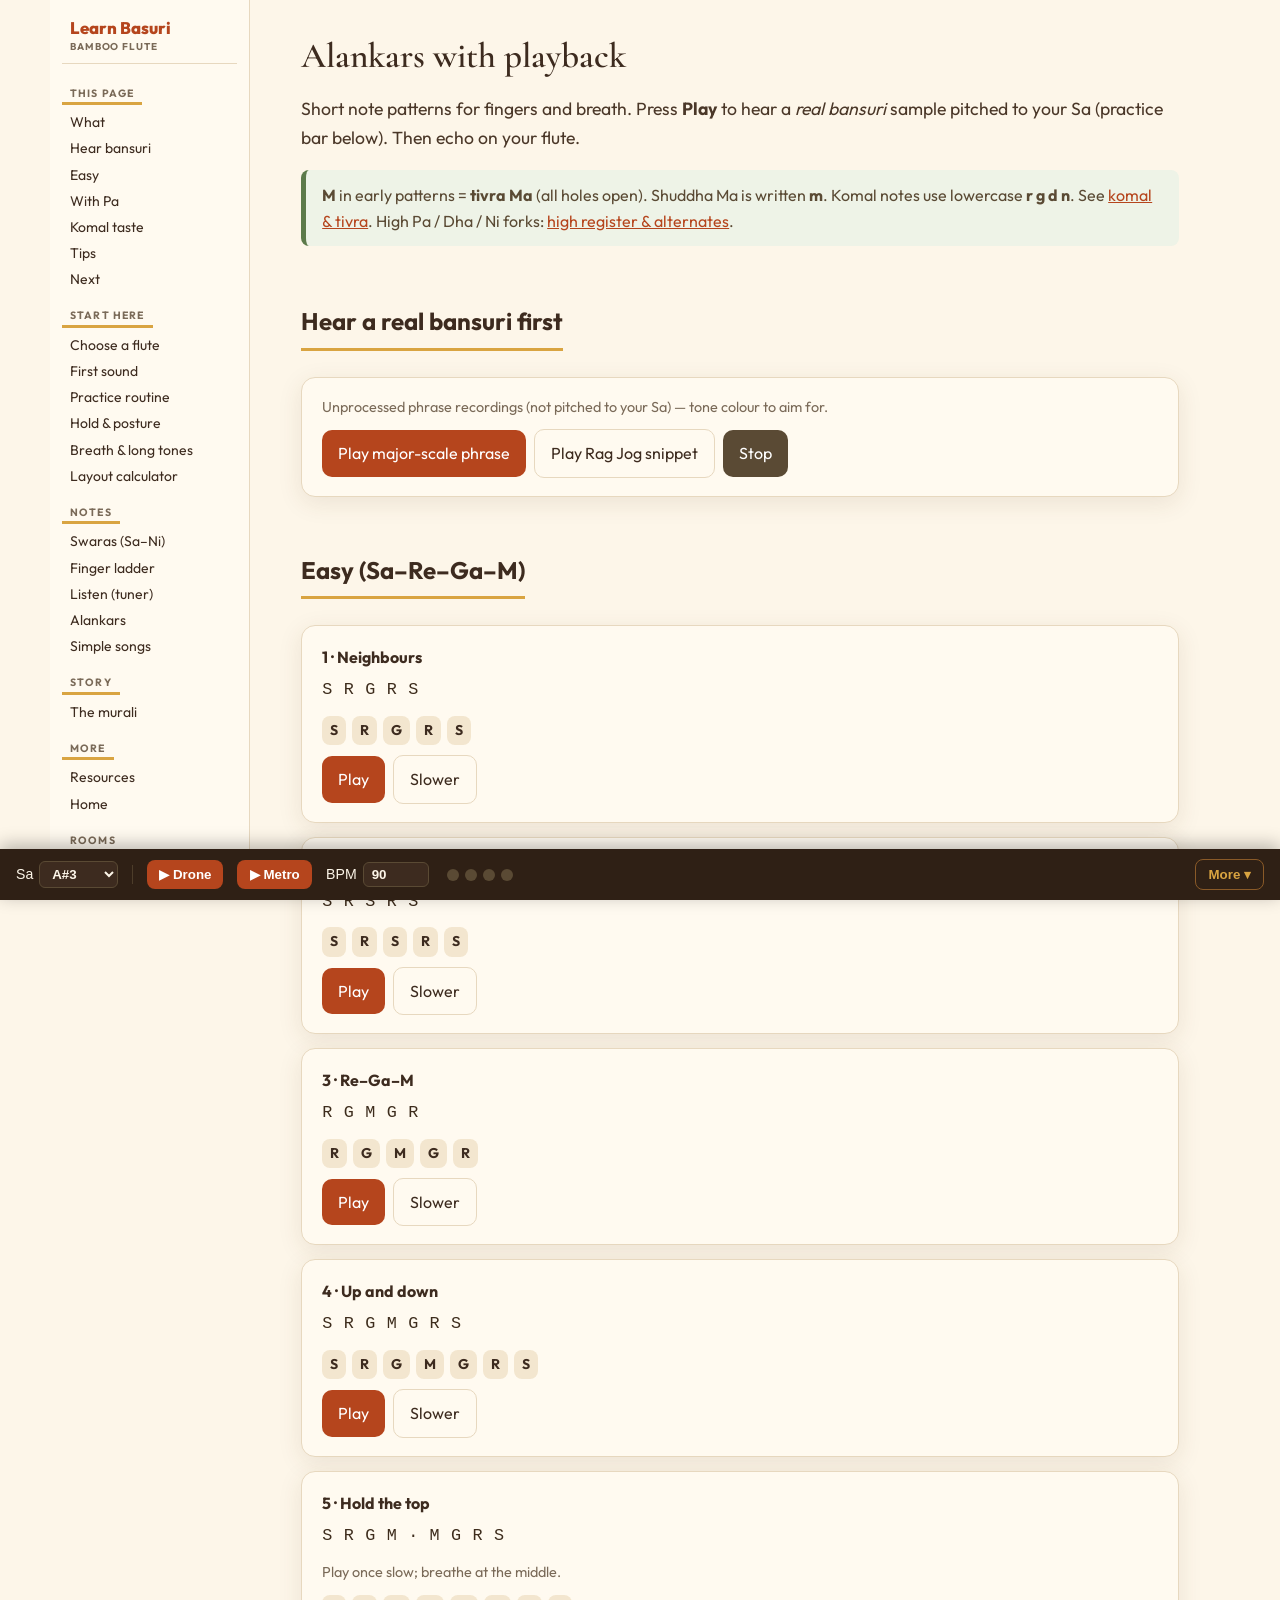
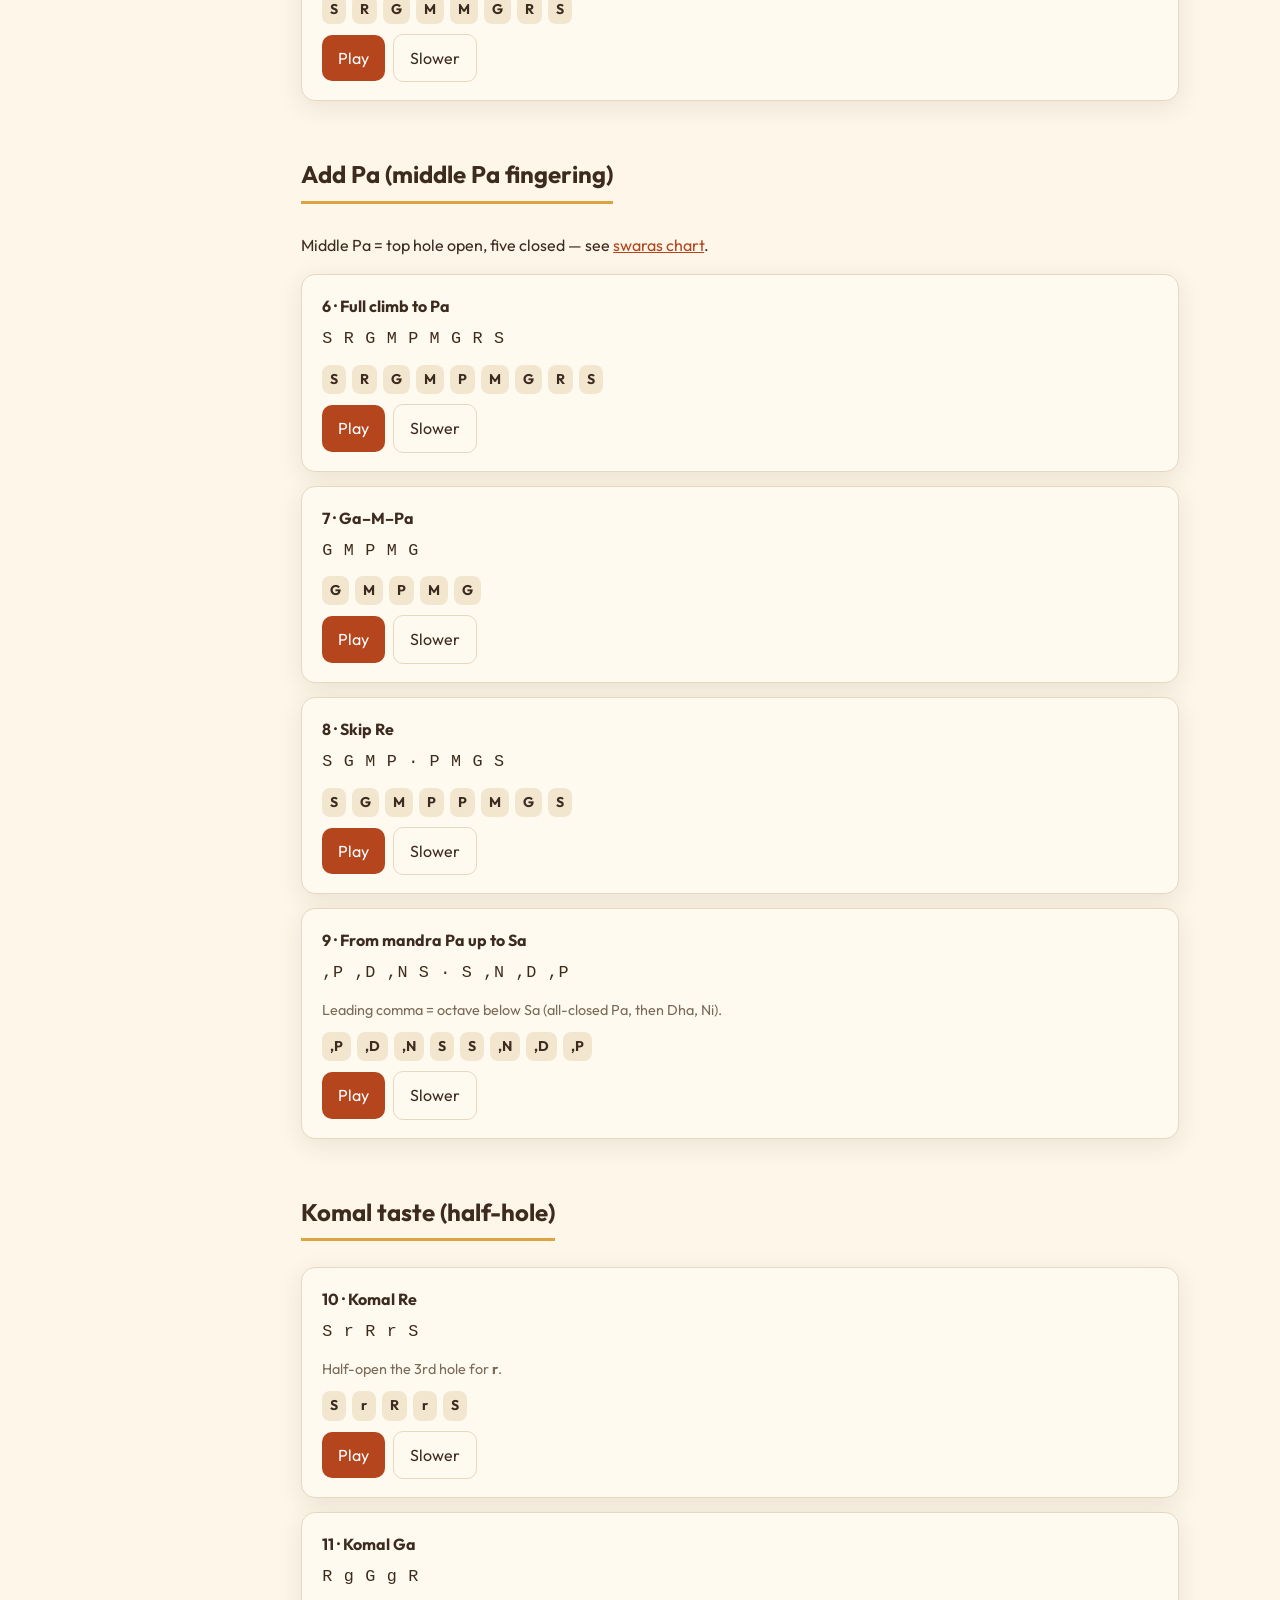
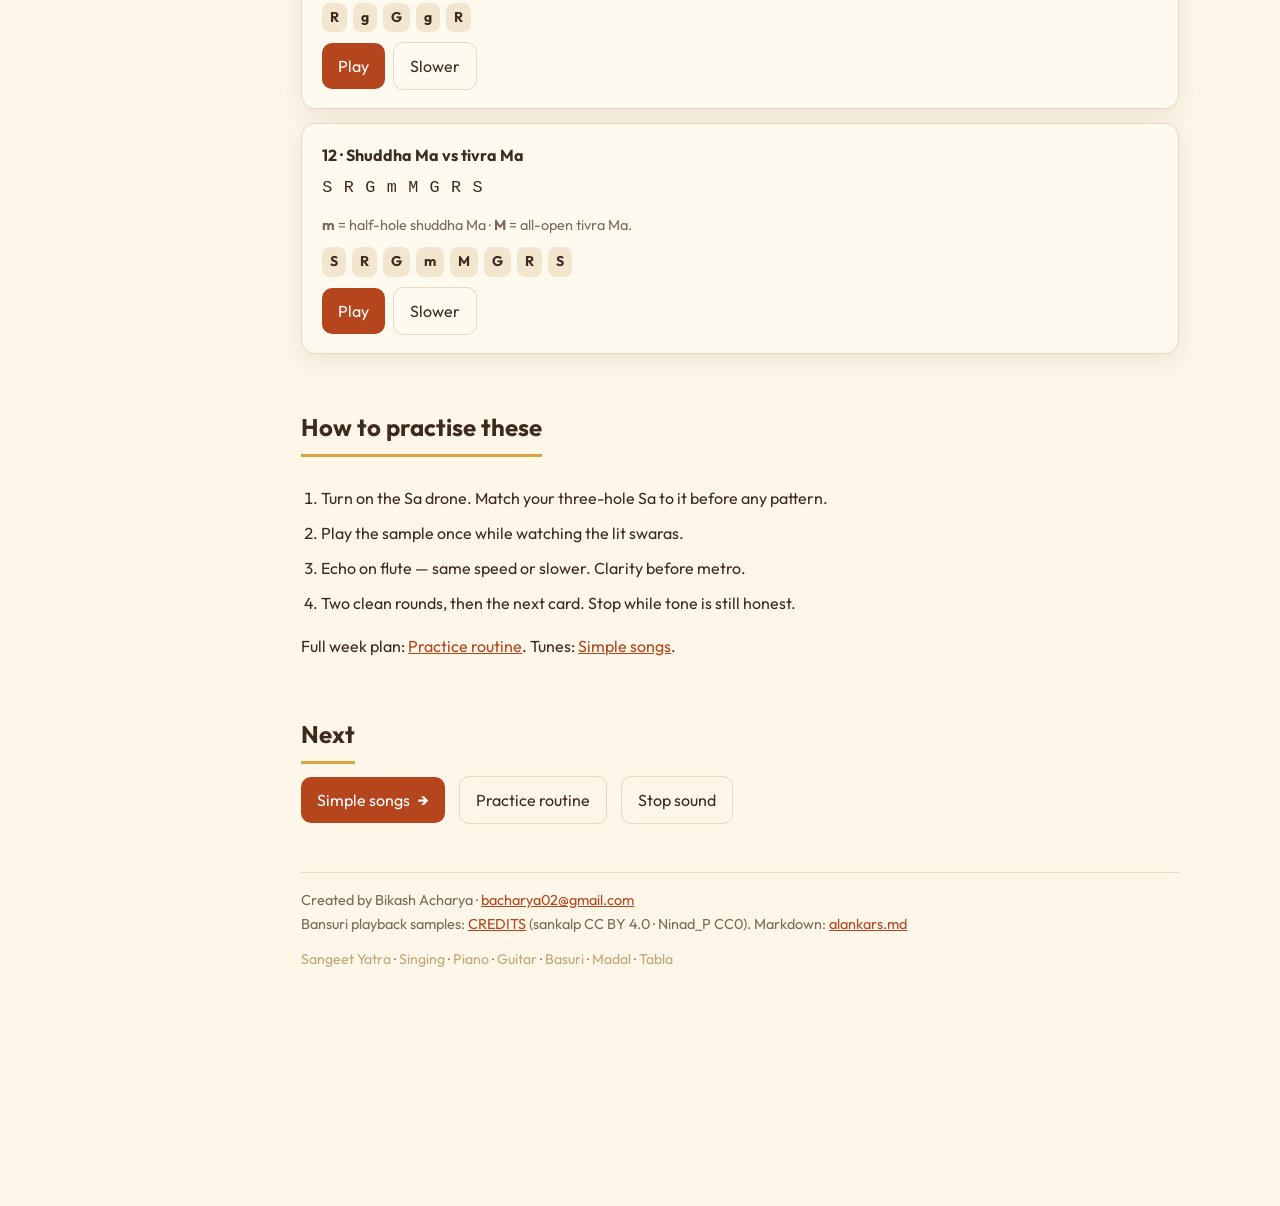
==== commit 3aac0ccf: "Add flute layout calculator with bamboo, PVC, and murali modes. Gives beginners tube/hole marks, dia" ====
--- a/alankars.html
+++ b/alankars.html
@@ -14,6 +14,9 @@
 <link rel="stylesheet" href="css/sangeet-practice-bar.css" />
 <link rel="stylesheet" href="css/shared.css" />
 <script src="js/sangeet-paths.js"></script>
+
+<link rel="icon" href="icons/favicons/alankars.svg" type="image/svg+xml" />
+<link rel="apple-touch-icon" href="icons/favicons/alankars.svg" />
 <title>Learn Basuri — Alankars</title>
 </head>
 <body>
@@ -34,6 +37,7 @@
     <a href="routine.html">Practice routine</a>
     <a href="hold.html">Hold &amp; posture</a>
     <a href="breath.html">Breath &amp; long tones</a>
+    <a href="make.html">Layout calculator</a>
     <h2>Notes</h2>
     <a href="swaras.html">Swaras (Sa–Ni)</a>
     <a href="ladder.html">Finger ladder</a>
--- a/css/shared.css
+++ b/css/shared.css
@@ -164,3 +164,48 @@
   nav { display: none; }
   h1 { font-size: 1.75rem; }
 }
+
+/* Flute layout calculator */
+.calc-grid {
+  display: grid;
+  grid-template-columns: repeat(auto-fit, minmax(11rem, 1fr));
+  gap: 12px 14px;
+  margin: 12px 0;
+}
+.calc-field label {
+  display: block; font-size: 0.78rem; font-weight: 700; letter-spacing: 0.04em;
+  text-transform: uppercase; color: var(--muted); margin: 0 0 4px;
+}
+.calc-field input, .calc-field select {
+  width: 100%; font: inherit; padding: 8px 10px; border-radius: 8px;
+  border: 1px solid var(--line); background: #fff; color: var(--ink);
+}
+.calc-field .hint { font-size: 0.8rem; color: var(--muted); margin: 4px 0 0; }
+.calc-actions { display: flex; flex-wrap: wrap; gap: 8px; margin: 14px 0 6px; }
+.calc-summary {
+  display: grid; grid-template-columns: repeat(auto-fit, minmax(9rem, 1fr));
+  gap: 10px; margin: 14px 0;
+}
+.calc-stat {
+  background: #f7efe0; border-radius: 10px; padding: 10px 12px;
+  border: 1px solid var(--line);
+}
+.calc-stat strong {
+  display: block; font-size: 1.15rem; color: var(--terra); font-variant-numeric: tabular-nums;
+}
+.calc-stat span { font-size: 0.78rem; color: var(--muted); }
+table.calc-table { width: 100%; border-collapse: collapse; font-size: 0.9rem; margin: 10px 0; }
+table.calc-table th, table.calc-table td {
+  text-align: left; padding: 7px 8px; border-bottom: 1px solid #eadfce;
+  vertical-align: top;
+}
+table.calc-table th { color: var(--terra); font-weight: 800; font-size: 0.8rem; }
+table.calc-table td.num { font-variant-numeric: tabular-nums; font-family: ui-monospace, Consolas, monospace; }
+.flute-svg-wrap {
+  overflow-x: auto; background: #f7efe0; border: 1px solid var(--line);
+  border-radius: 12px; padding: 12px; margin: 14px 0;
+}
+.flute-svg-wrap svg { display: block; width: 100%; min-width: 520px; height: auto; }
+.anatomy-list { columns: 1; }
+@media (min-width: 700px) { .anatomy-list { columns: 2; gap: 1.5rem; } }
+.anatomy-list li { break-inside: avoid; margin: 0.4rem 0; }
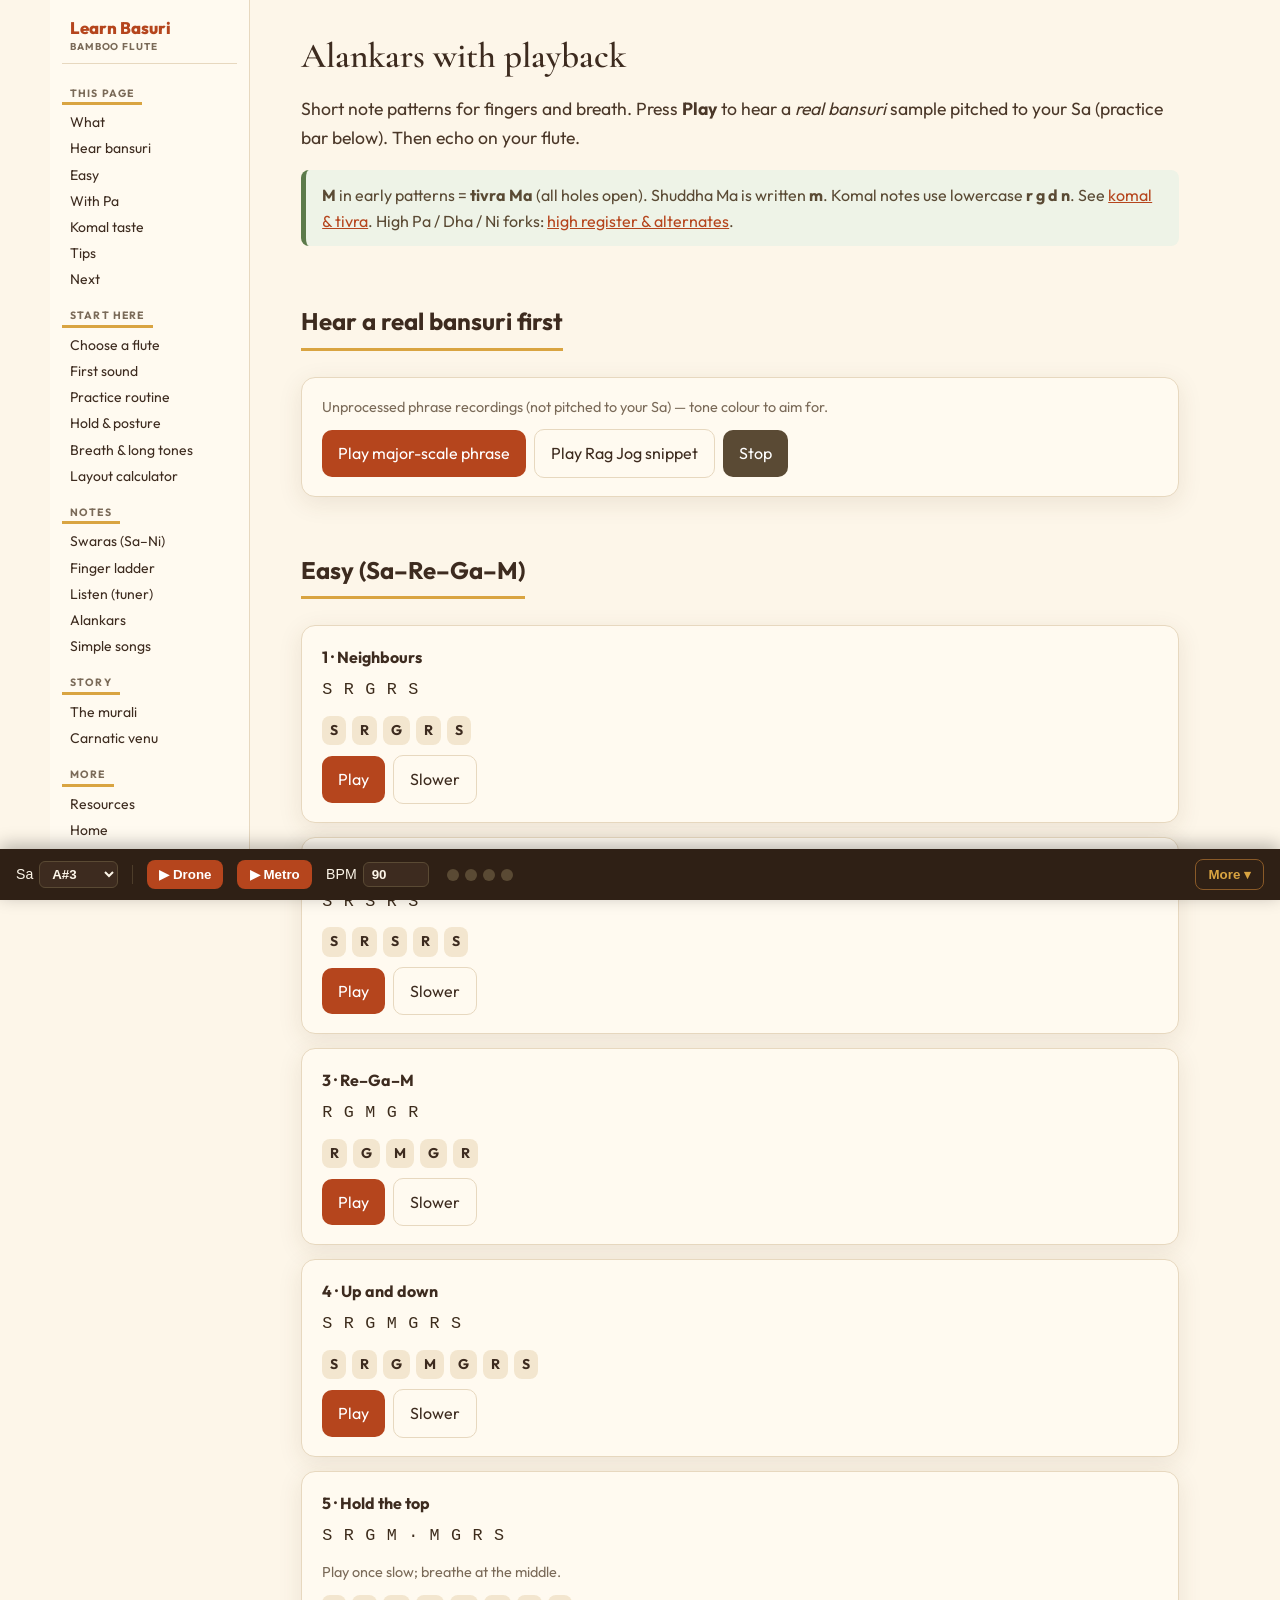
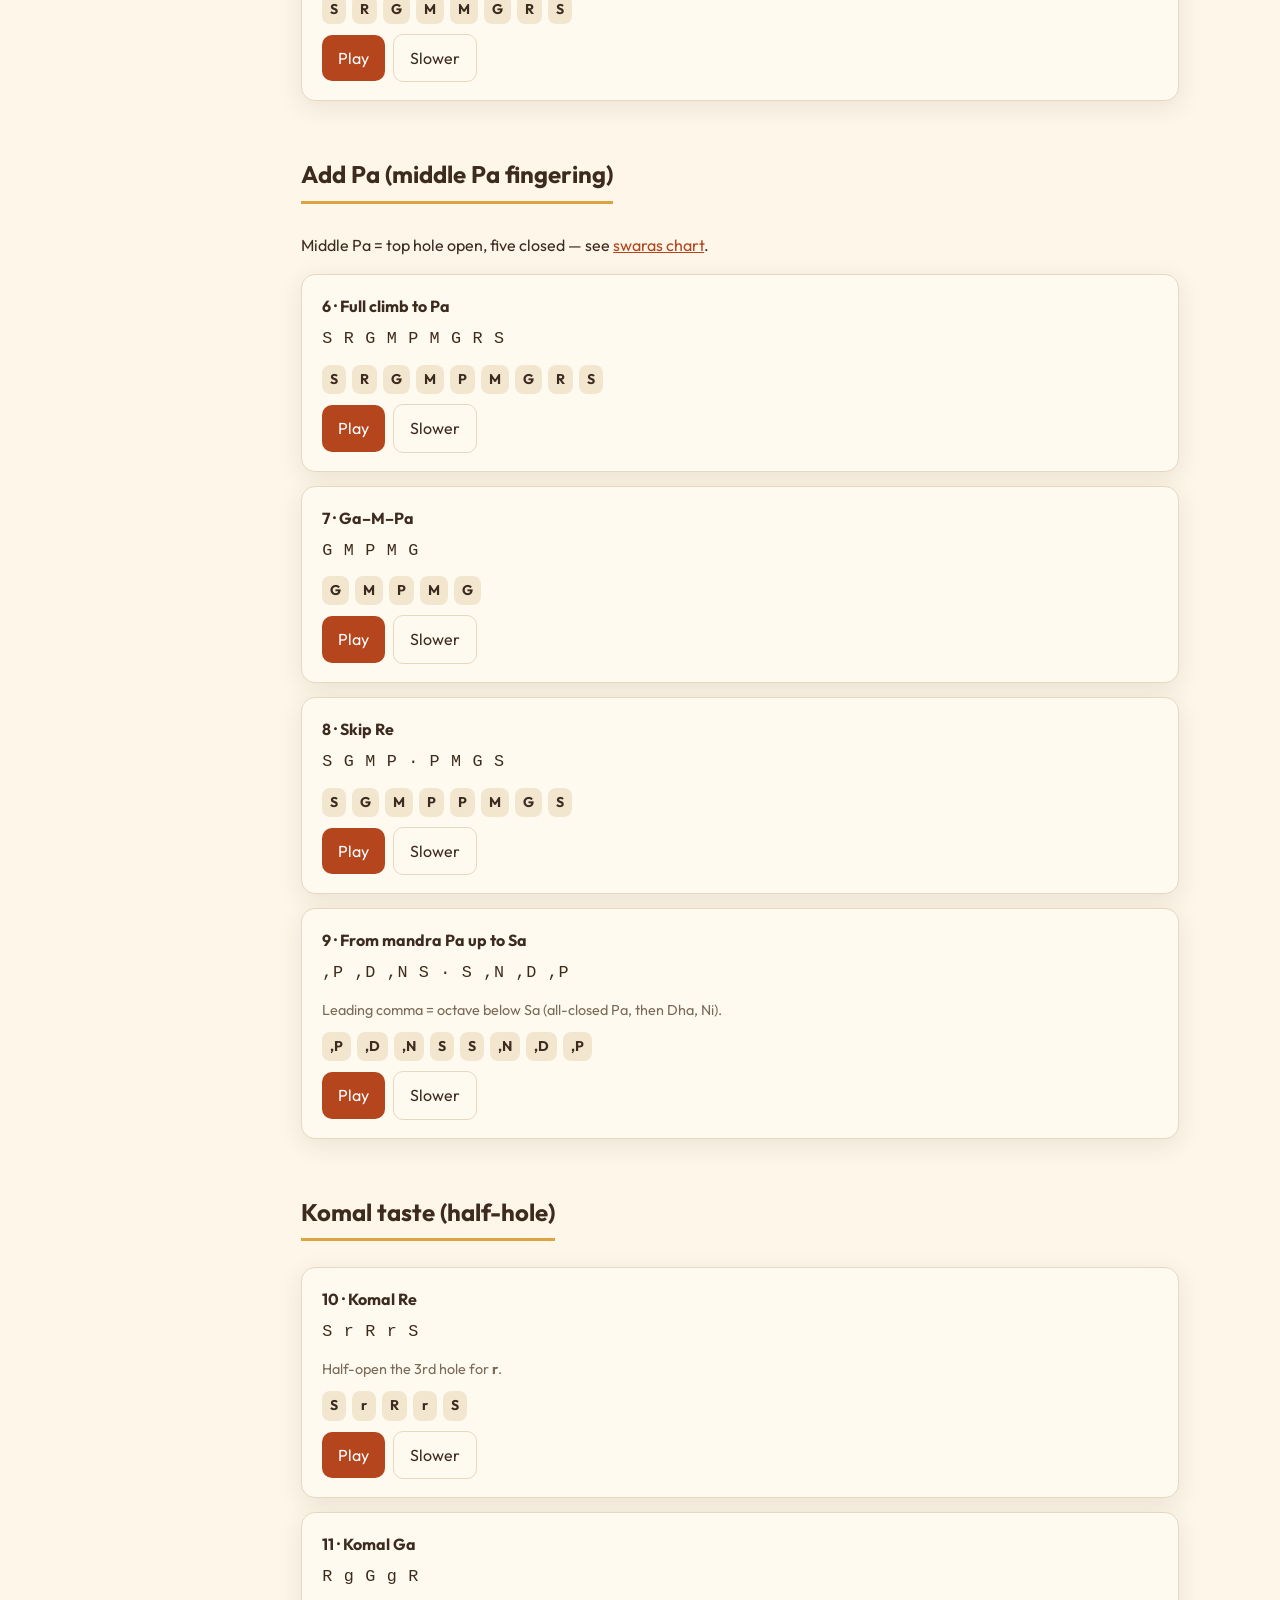
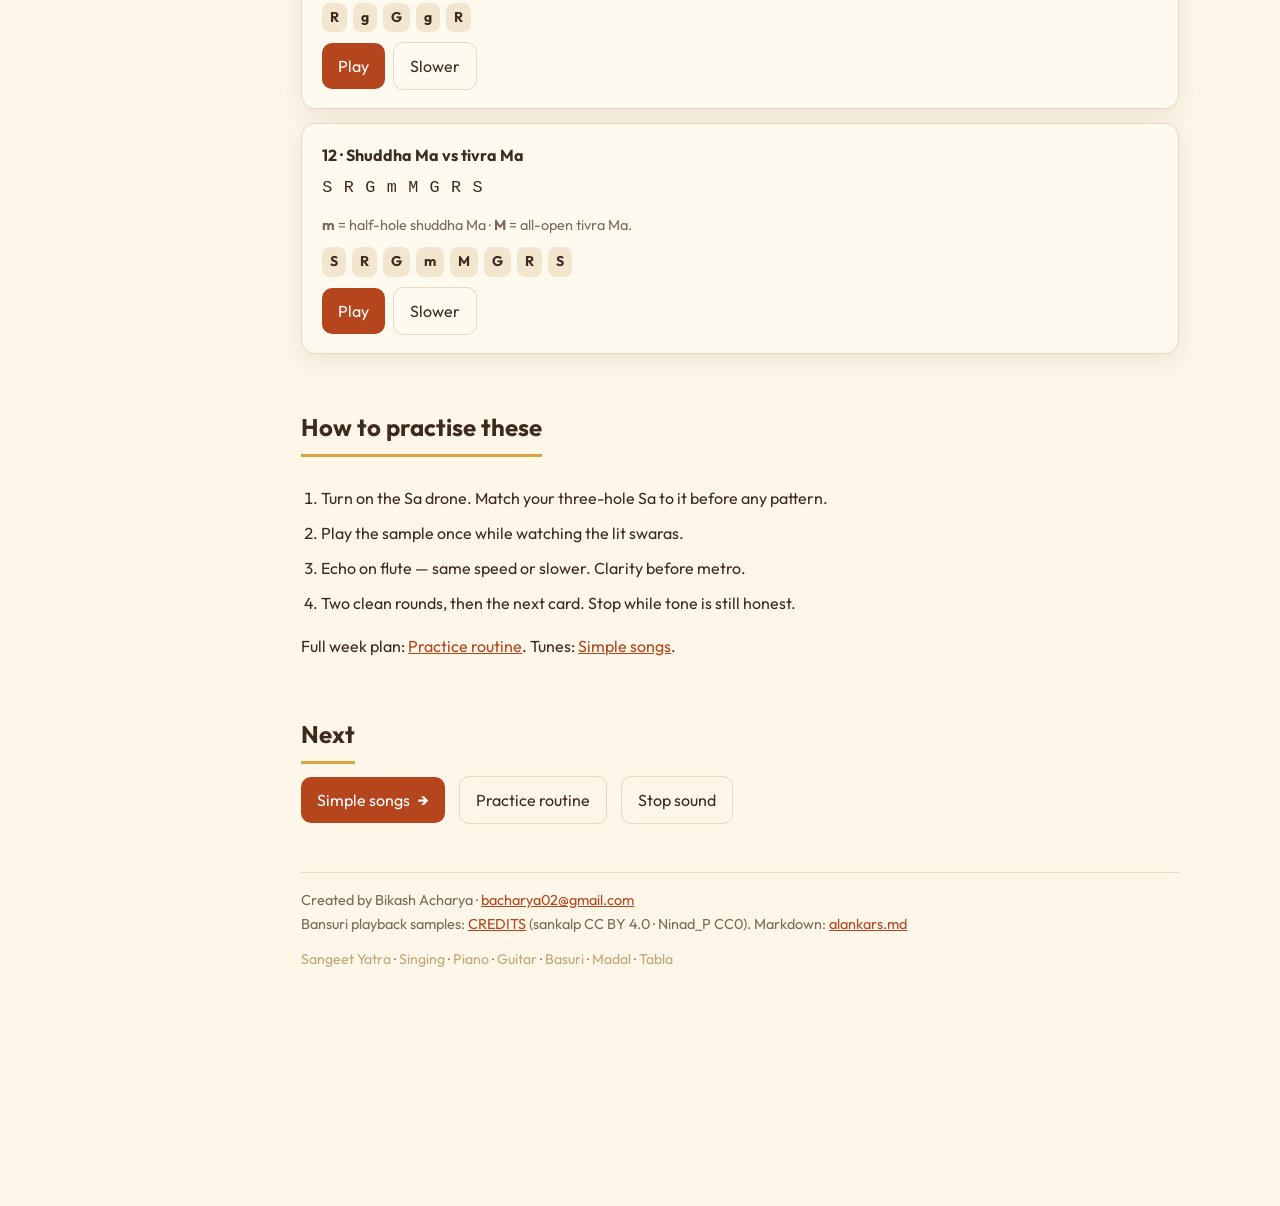
==== commit 95a91f50: "Add Carnatic venu play guide and 8-hole make mode. Clarify Sa = top two closed vs bansuri’s top thre" ====
--- a/alankars.html
+++ b/alankars.html
@@ -46,6 +46,7 @@
     <a href="songs.html">Simple songs</a>
     <h2>Story</h2>
     <a href="murali.html">The murali</a>
+    <a href="venu.html">Carnatic venu</a>
     <h2>More</h2>
     <a href="resources.html">Resources</a>
     <a href="index.html">Home</a>
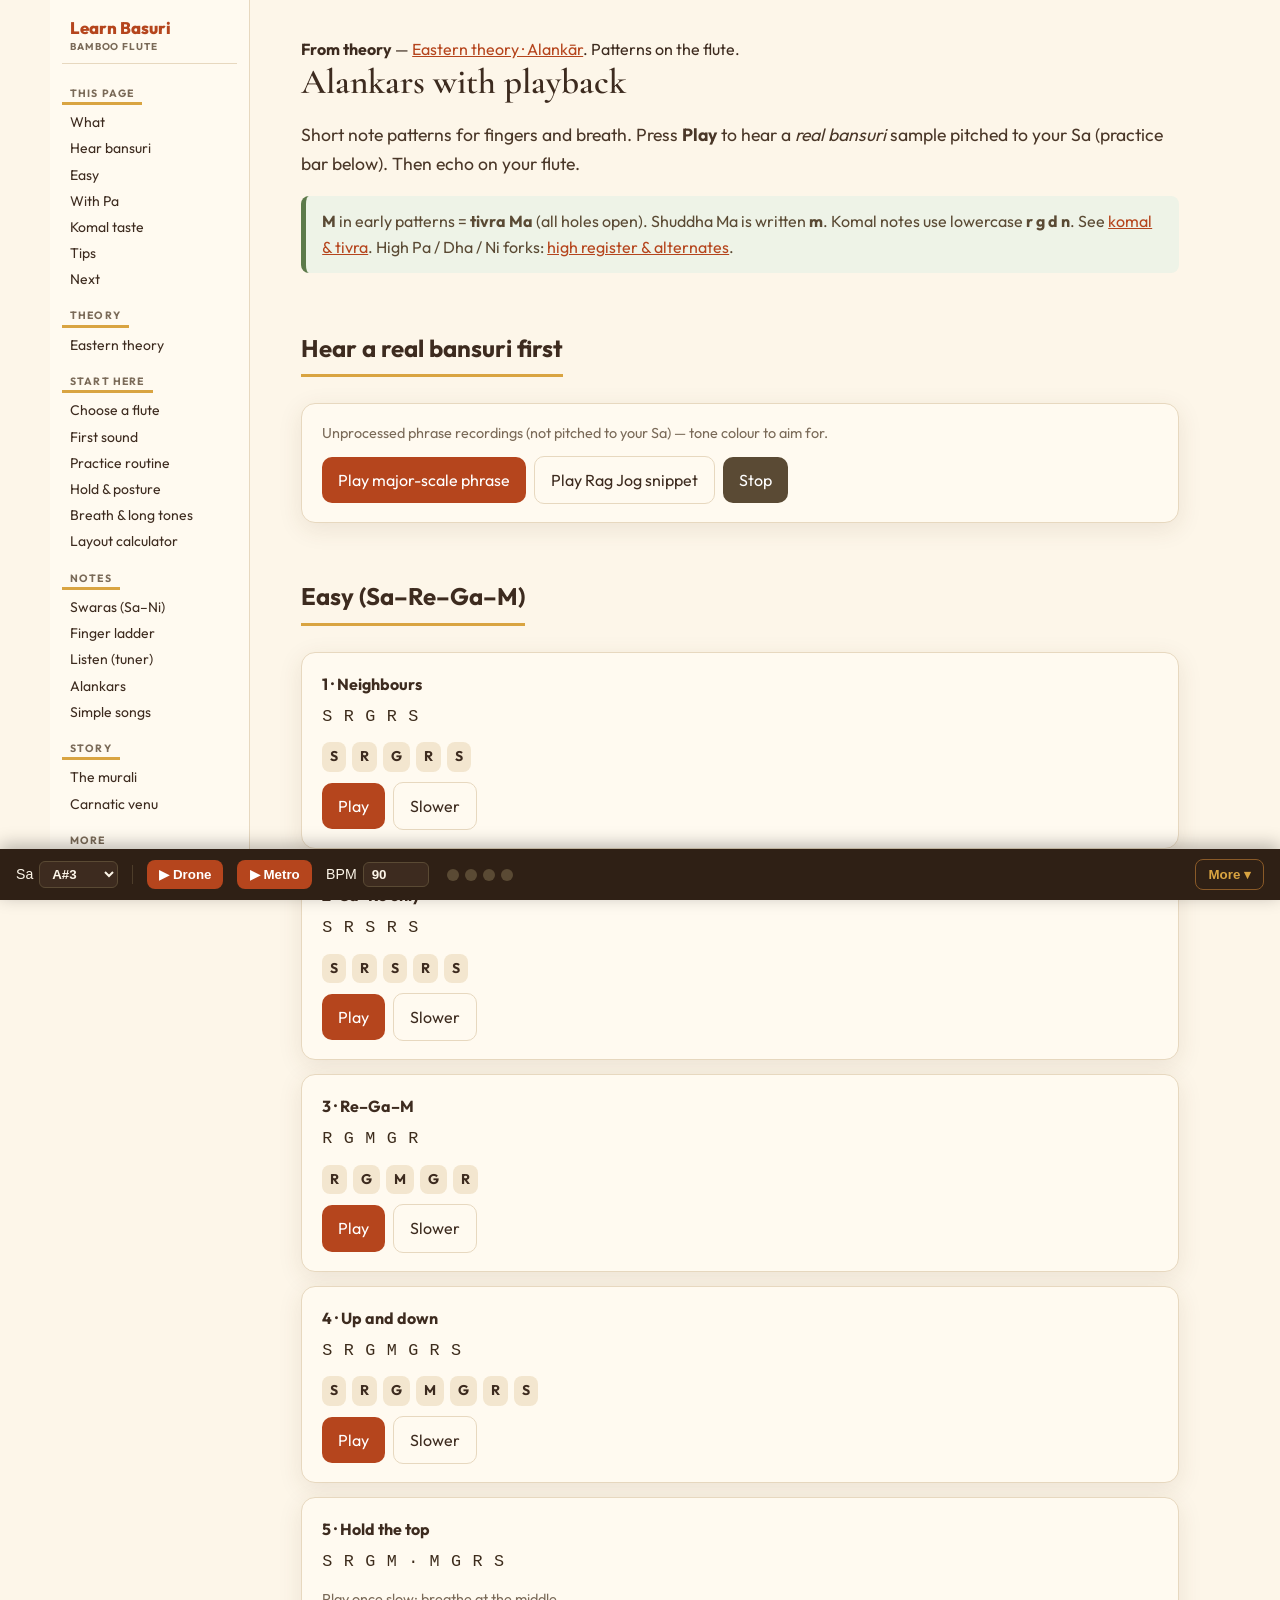
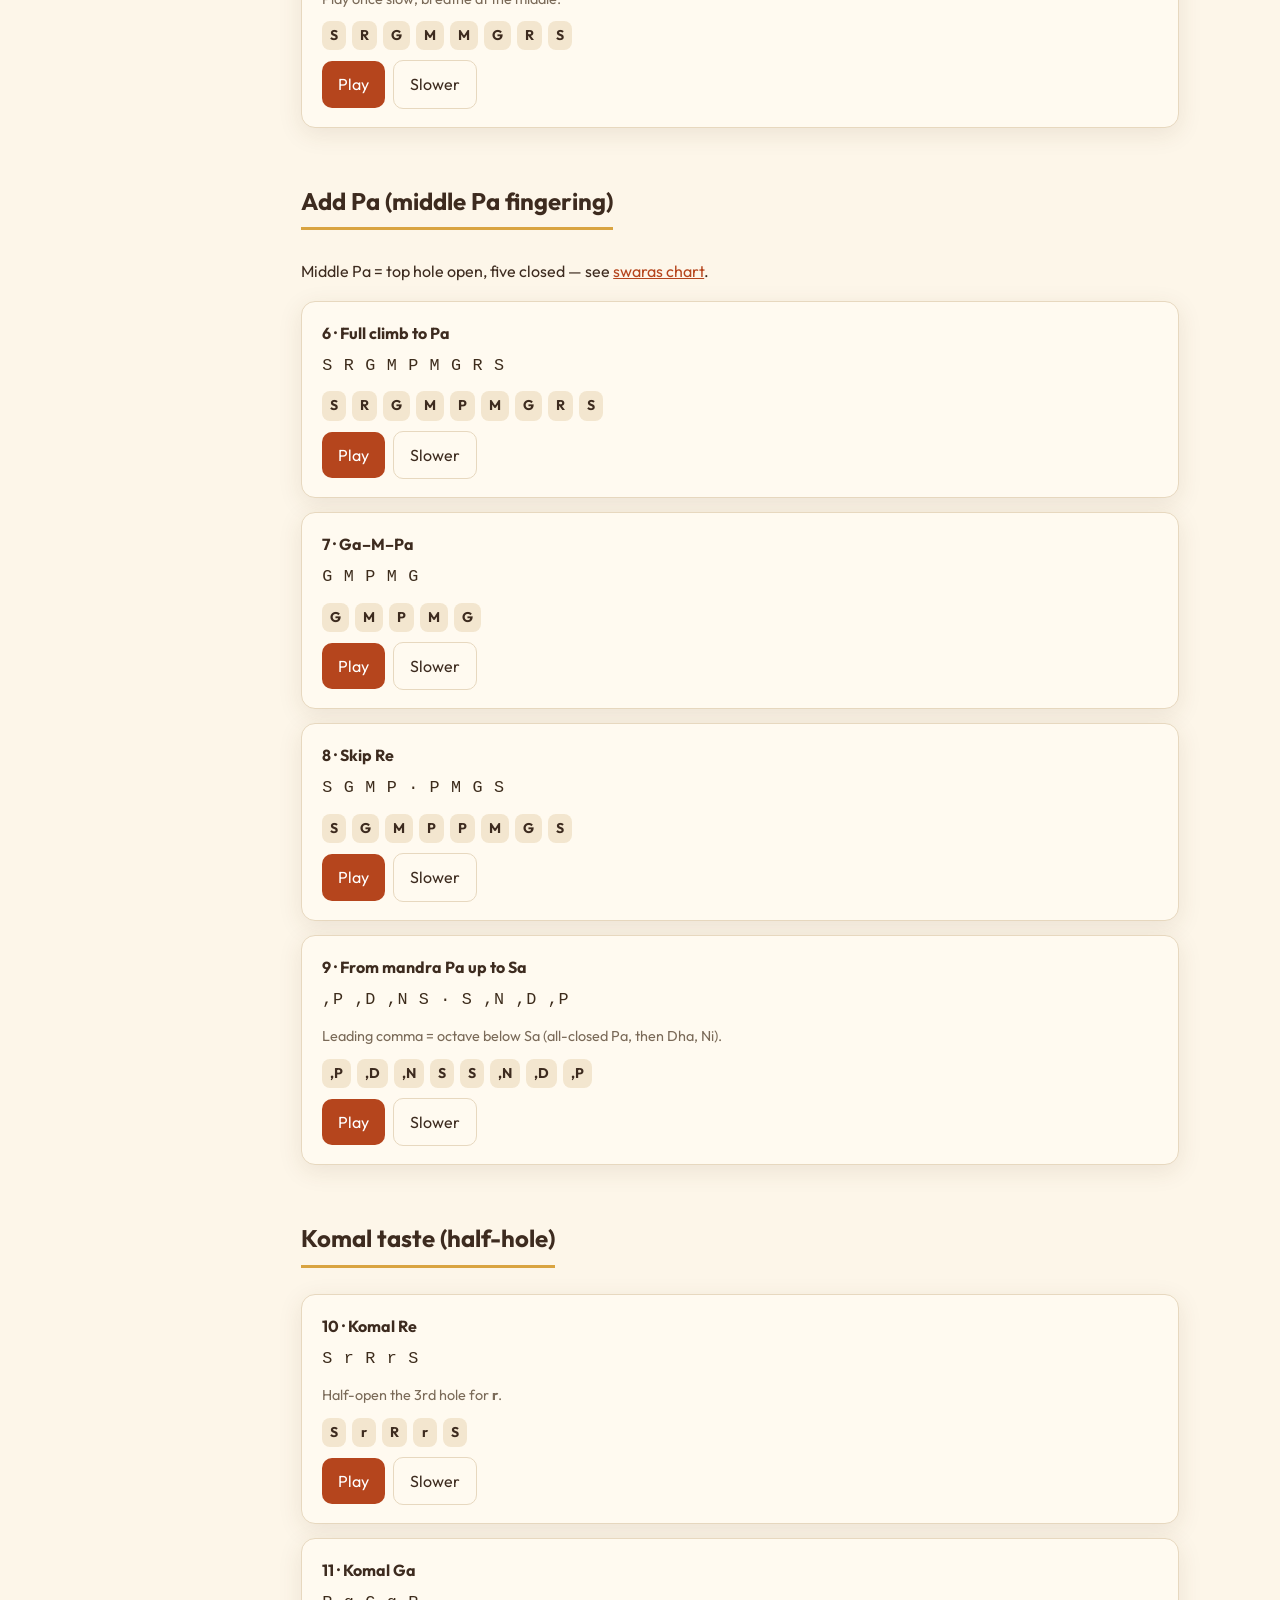
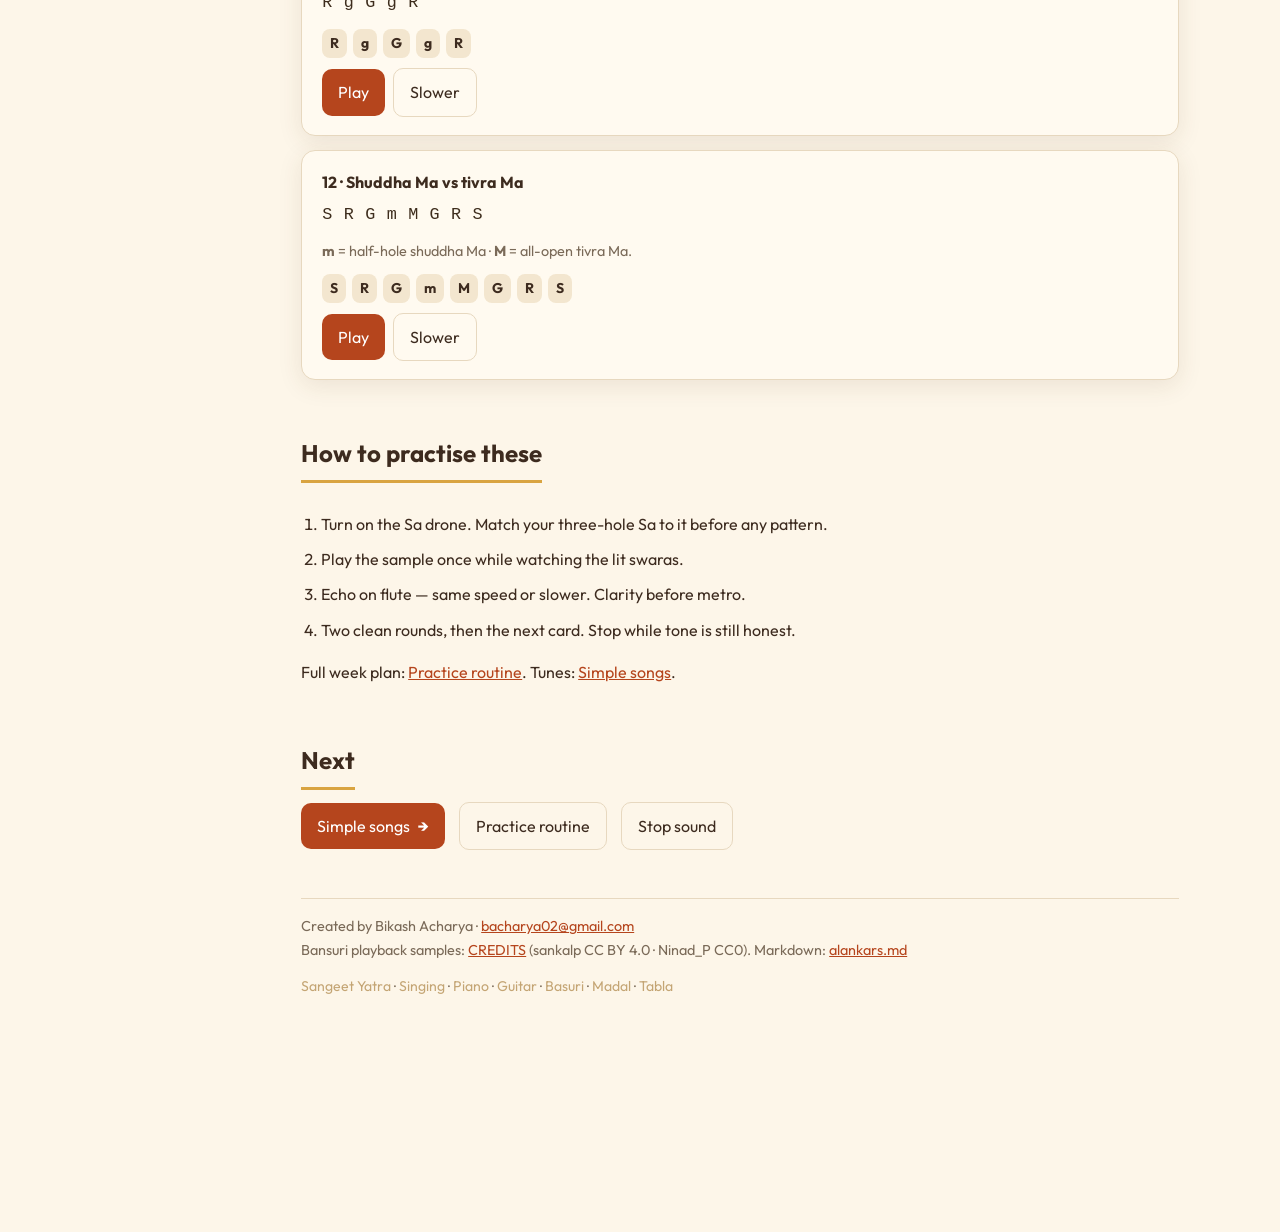
==== commit 9cf40153: "Sync shared paths and room chrome for the unified hub layout. Co-authored-by: Cursor <cursoragent@cu" ====
--- a/alankars.html
+++ b/alankars.html
@@ -31,6 +31,8 @@
     <a href="#komal">Komal taste</a>
     <a href="#tips">Tips</a>
     <a href="#next">Next</a>
+    <h2>Theory</h2>
+    <a href="/theory/eastern/#alankar">Eastern theory</a>
     <h2>Start here</h2>
     <a href="choose.html">Choose a flute</a>
     <a href="first-sound.html">First sound</a>
@@ -60,6 +62,7 @@
     <a href="/tabla/" class="sub">Tabla</a>
   </nav>
   <main>
+    <div class="from-theory"><strong>From theory</strong> — <a href="/theory/eastern/#alankar">Eastern theory · Alankār</a>. Patterns on the flute.</div>
 
     <section id="what">
       <h1>Alankars with playback</h1>
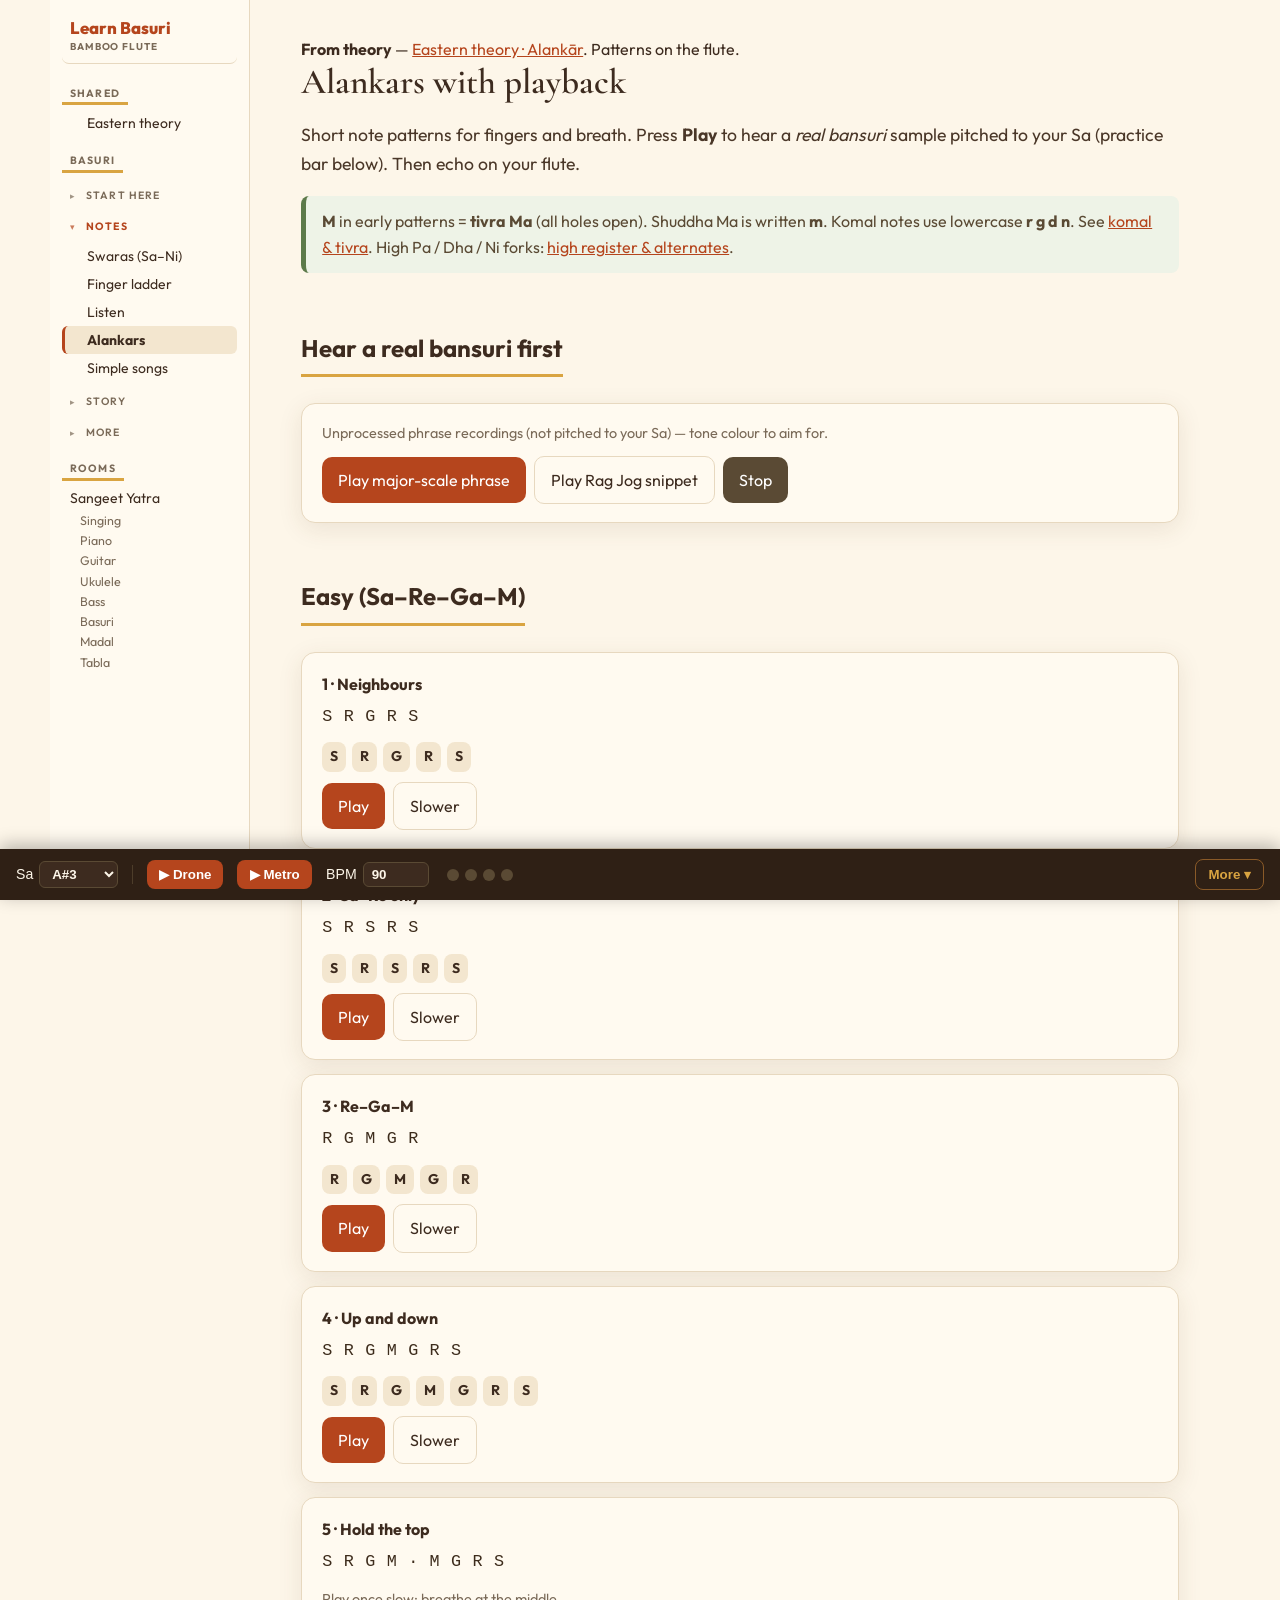
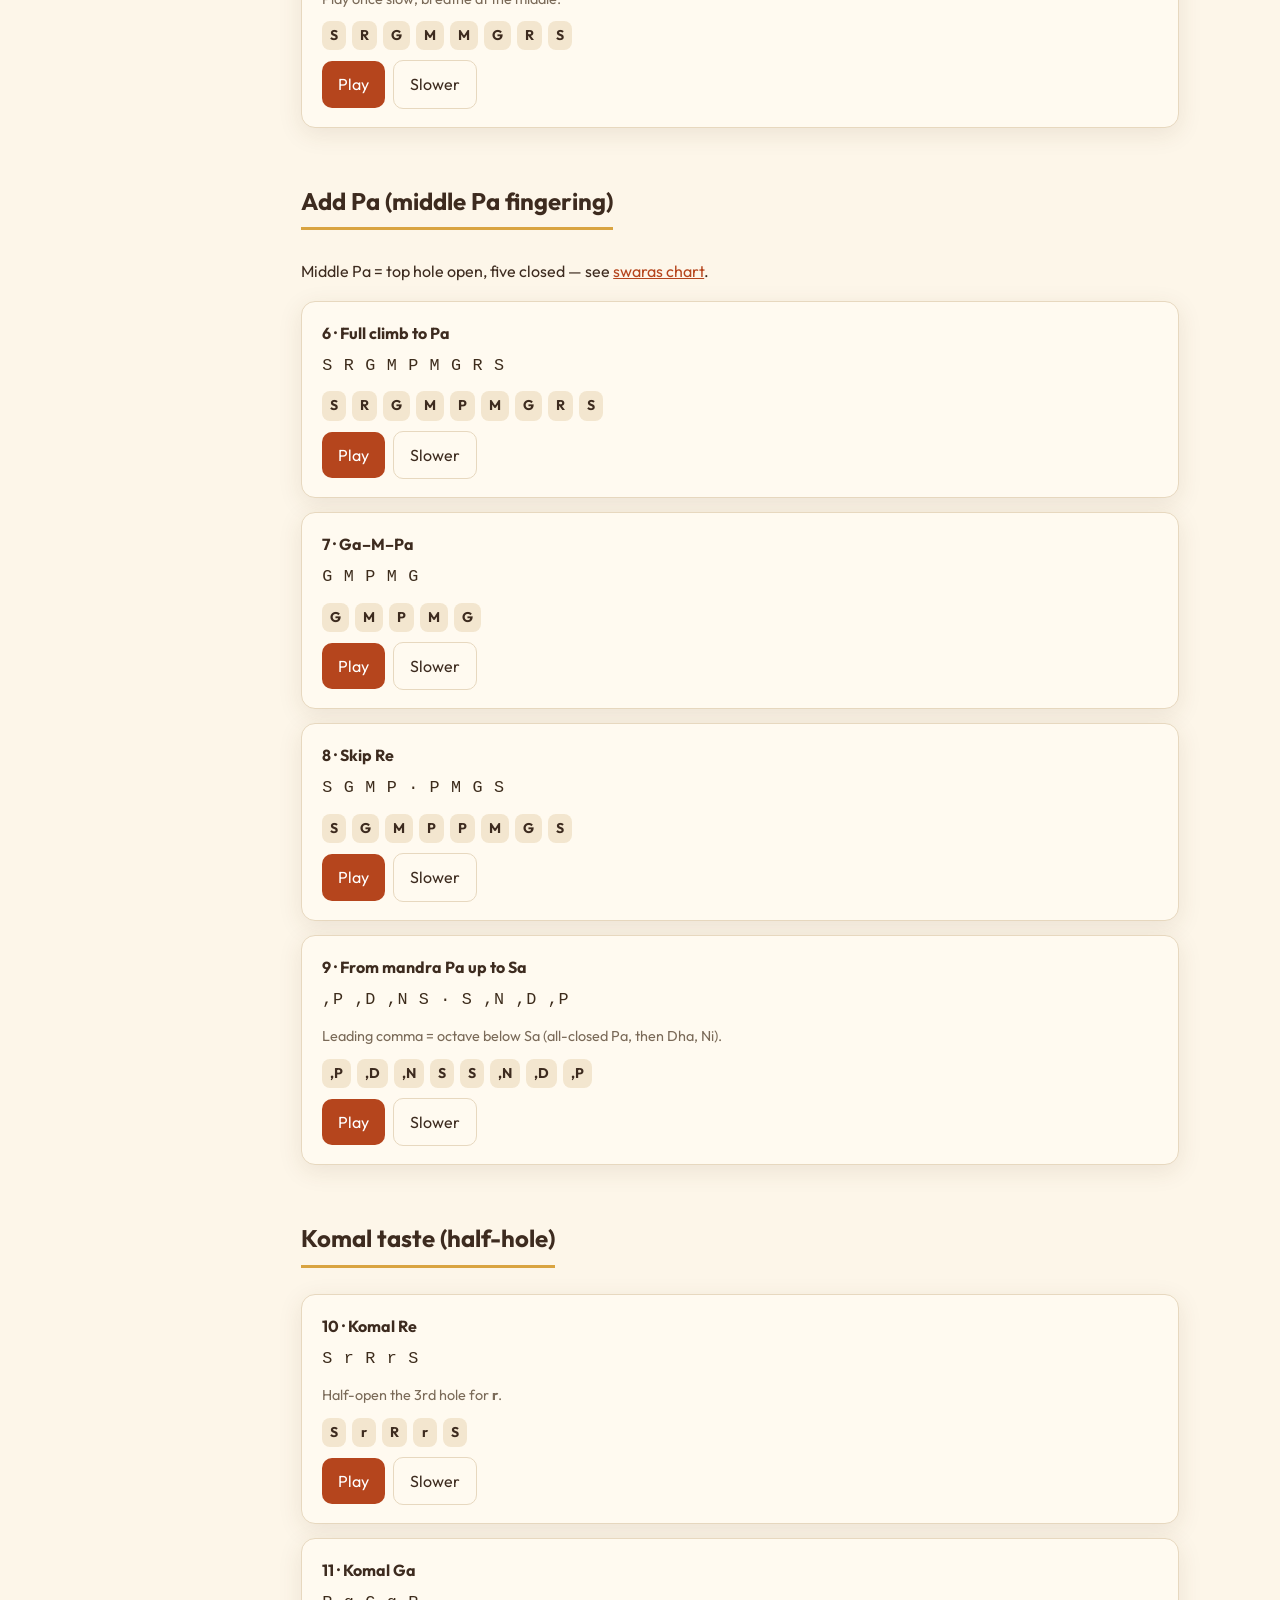
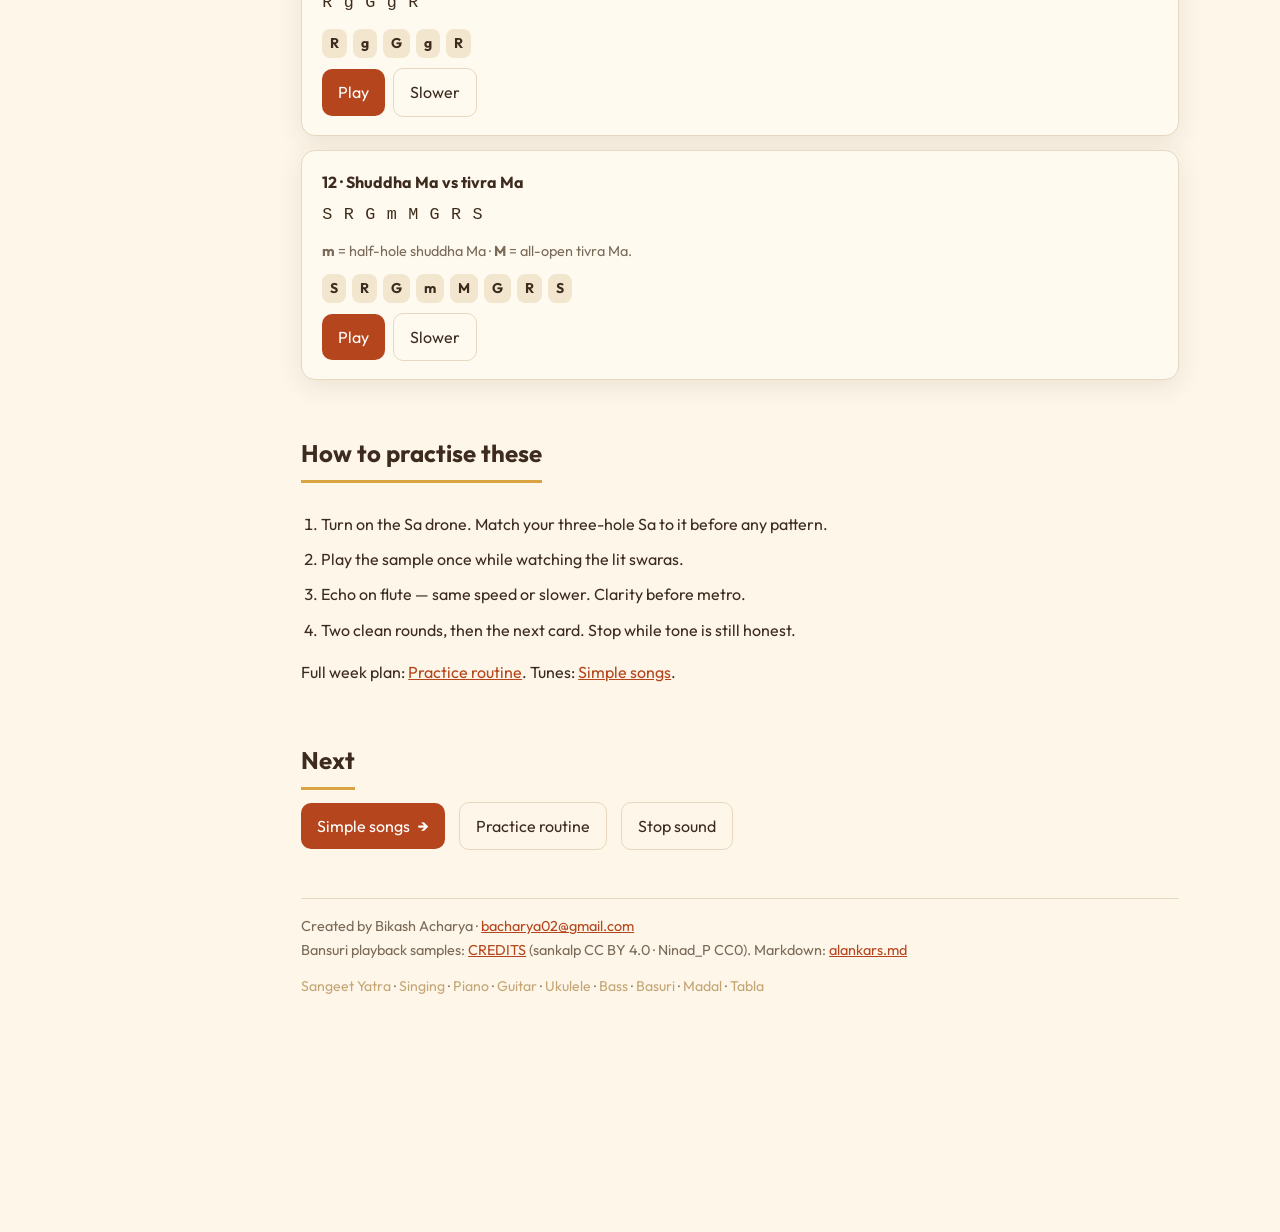
==== commit c1435ee4: "Sync practice chrome and book nav with the shared site. Co-authored-by: Cursor <cursoragent@cursor.c" ====
--- a/alankars.html
+++ b/alankars.html
@@ -22,41 +22,15 @@
 <body>
 <div class="wrap">
   <nav>
-    <div class="brand">Learn Basuri<small>Bamboo flute</small></div>
-    <h2>This page</h2>
-    <a href="#what">What</a>
-    <a href="#listen">Hear bansuri</a>
-    <a href="#easy">Easy</a>
-    <a href="#pa">With Pa</a>
-    <a href="#komal">Komal taste</a>
-    <a href="#tips">Tips</a>
-    <a href="#next">Next</a>
-    <h2>Theory</h2>
-    <a href="/theory/eastern/#alankar">Eastern theory</a>
-    <h2>Start here</h2>
-    <a href="choose.html">Choose a flute</a>
-    <a href="first-sound.html">First sound</a>
-    <a href="routine.html">Practice routine</a>
-    <a href="hold.html">Hold &amp; posture</a>
-    <a href="breath.html">Breath &amp; long tones</a>
-    <a href="make.html">Layout calculator</a>
-    <h2>Notes</h2>
-    <a href="swaras.html">Swaras (Sa–Ni)</a>
-    <a href="ladder.html">Finger ladder</a>
-    <a href="listen.html">Listen (tuner)</a>
-    <a href="alankars.html">Alankars</a>
-    <a href="songs.html">Simple songs</a>
-    <h2>Story</h2>
-    <a href="murali.html">The murali</a>
-    <a href="venu.html">Carnatic venu</a>
-    <h2>More</h2>
-    <a href="resources.html">Resources</a>
-    <a href="index.html">Home</a>
+    <a href="index.html" class="brand" style="text-decoration:none">Learn Basuri<small>Bamboo flute</small></a>
+    <div id="sy-book-index"></div>
     <h2>Rooms</h2>
-    <a href="/" class="sub">Sangeet Yatra</a>
+    <a href="/" class="top">Sangeet Yatra</a>
     <a href="/singing/" class="sub">Singing</a>
     <a href="/piano/" class="sub">Piano</a>
     <a href="/guitar/" class="sub">Guitar</a>
+    <a href="/ukulele/" class="sub">Ukulele</a>
+    <a href="/bass/" class="sub">Bass</a>
     <a href="/basuri/" class="sub">Basuri</a>
     <a href="/madal/" class="sub">Madal</a>
     <a href="/tabla/" class="sub">Tabla</a>
@@ -241,6 +215,8 @@
         · <a href="/singing/">Singing</a>
         · <a href="/piano/">Piano</a>
         · <a href="/guitar/">Guitar</a>
+        · <a href="/ukulele/">Ukulele</a>
+      · <a href="/bass/">Bass</a>
         · <a href="/basuri/">Basuri</a>
         · <a href="/madal/">Madal</a>
         · <a href="/tabla/">Tabla</a>
@@ -248,6 +224,8 @@
     </footer>
   </main>
 </div>
+<script src="js/sangeet-book-nav.js"></script>
+<script src="js/basuri-book-nav.js"></script>
 <script src="js/sangeet-mobile-nav.js"></script>
 <script src="js/sangeet-practice-bar.js"></script>
 <script src="js/basuri-core.js"></script>
--- a/css/sangeet-theme.css
+++ b/css/sangeet-theme.css
@@ -92,3 +92,44 @@
 body.theme-journey a:hover {
   color: var(--sand);
 }
+
+/* —— Book-index accordion (left nav) —— */
+#sy-book-index { margin-top: 2px; }
+.sy-book-theory { margin: 0; }
+.sy-book-sec { margin-top: 6px; }
+.sy-book-toggle {
+  display: flex; align-items: center; gap: 6px;
+  width: 100%; margin: 0; padding: 4px 8px;
+  border: 0; background: transparent; border-radius: 7px;
+  font: inherit; font-size: 0.66rem; font-weight: 600;
+  letter-spacing: 0.11em; text-transform: uppercase;
+  color: var(--muted); cursor: pointer; text-align: left;
+}
+.sy-book-toggle:hover { background: #f3e6cf; }
+.sy-book-toggle:focus-visible {
+  outline: 2px solid var(--terra); outline-offset: 2px;
+}
+.sy-book-toggle.is-here { color: var(--terra); font-weight: 700; }
+.sy-book-chevron {
+  display: inline-block; width: 10px; flex-shrink: 0;
+  font-size: 9px; opacity: 0.7; line-height: 1;
+}
+.sy-book-chevron::before { content: "\25B8"; }
+.sy-book-toggle[aria-expanded="true"] .sy-book-chevron::before { content: "\25BE"; }
+.sy-book-pages { margin: 2px 0 0; }
+#sy-book-index a {
+  padding: 5px 8px 5px 22px;
+  border-left: 3px solid transparent;
+  border-radius: 6px;
+}
+.sy-book-theory a {
+  padding: 4px 8px;
+  border-left: none;
+}
+#sy-book-index a.sub { padding: 2px 8px 2px 28px; }
+#sy-book-index a[aria-current="page"] {
+  font-weight: 700;
+  color: var(--ink);
+  background: #f3e6cf;
+  border-left-color: var(--terra);
+}
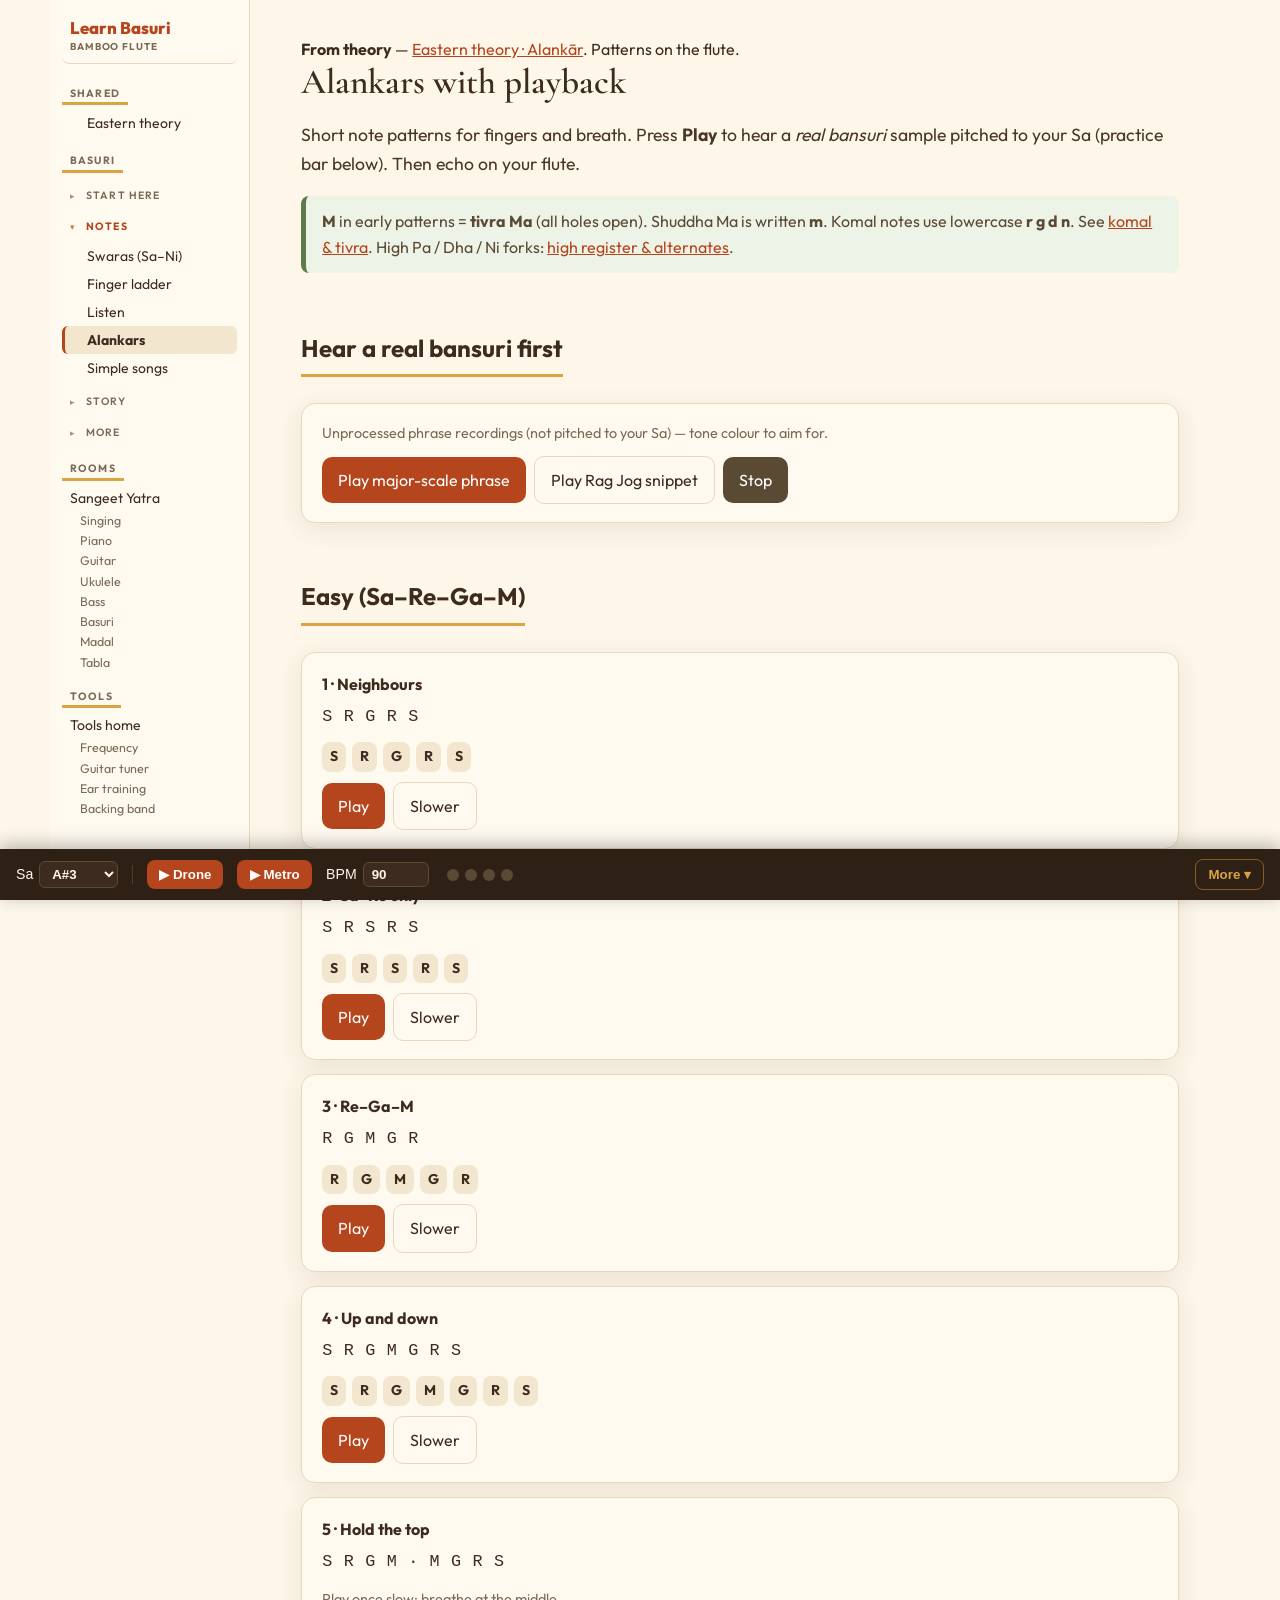
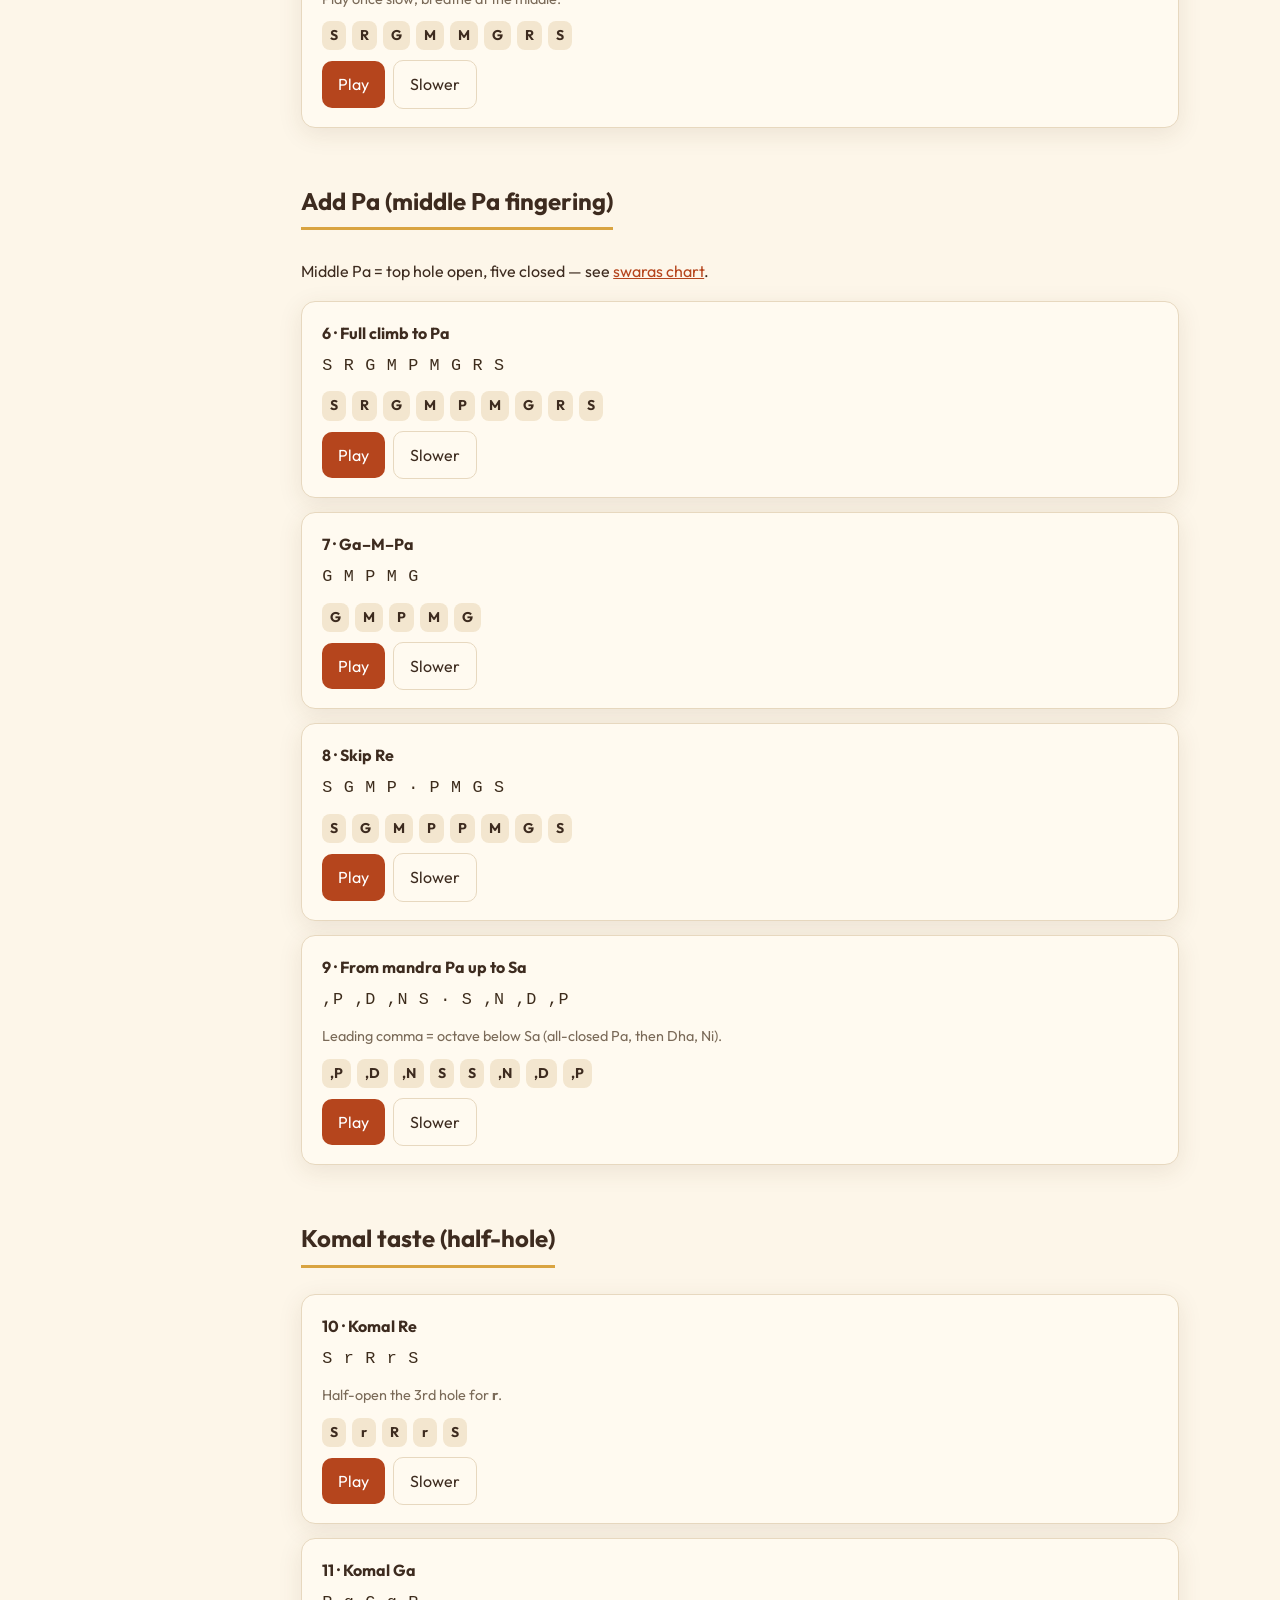
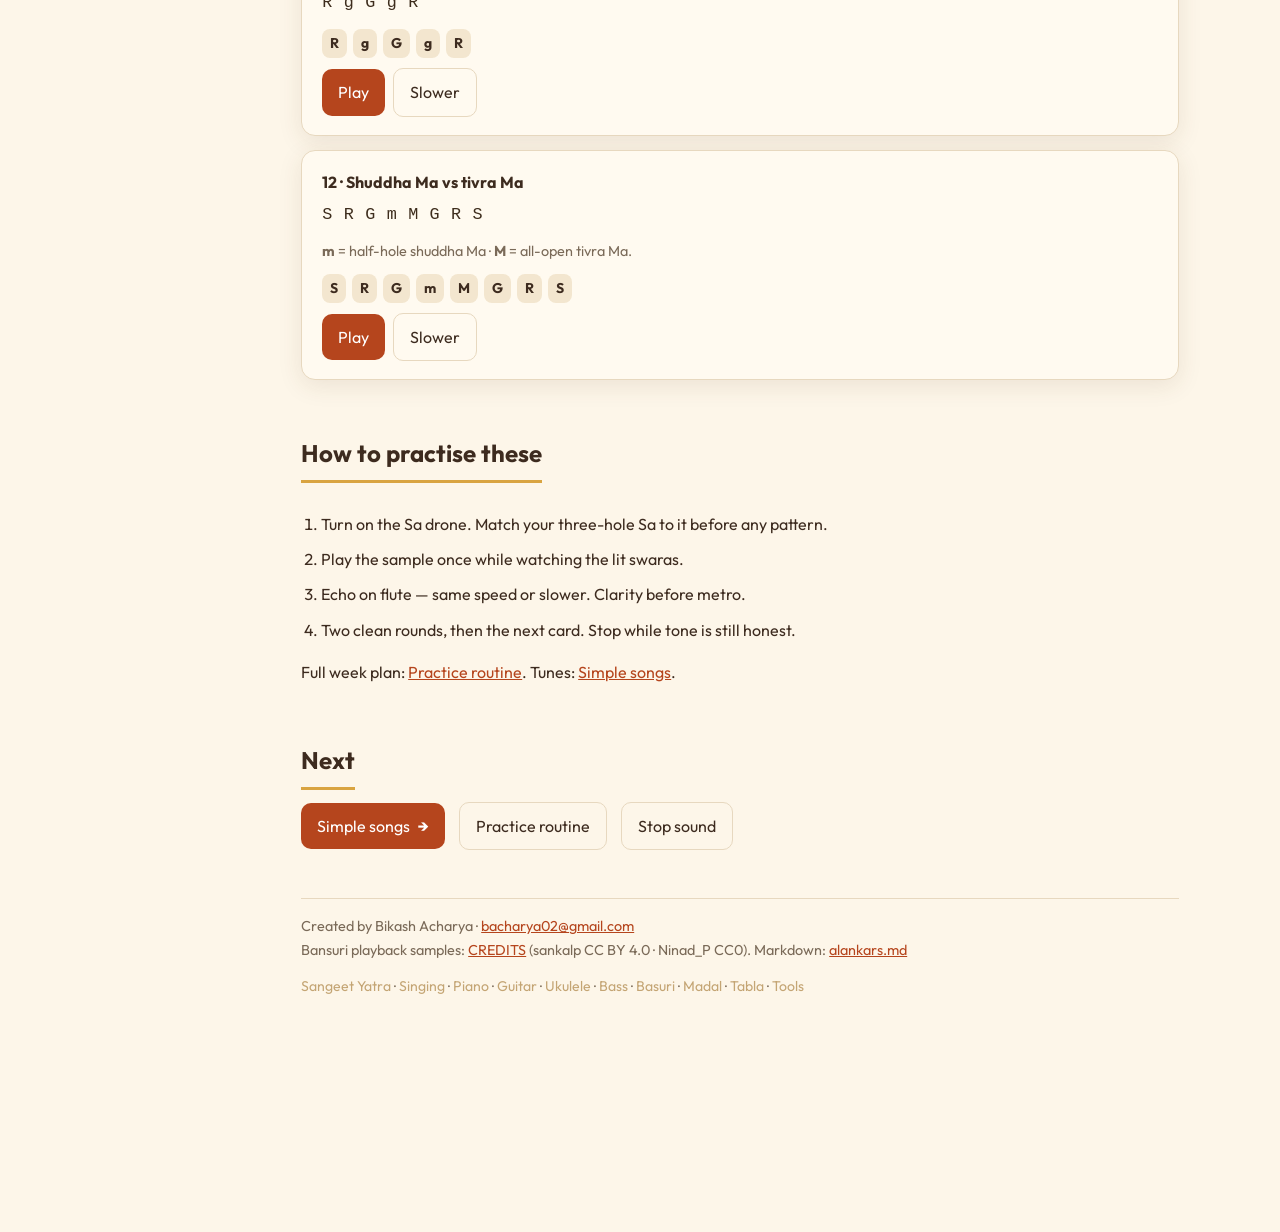
==== commit abc27c4a: "Match sitewide Rooms+Tools left nav and footers across basuri pages. Co-authored-by: Cursor <cursora" ====
--- a/alankars.html
+++ b/alankars.html
@@ -34,7 +34,13 @@
     <a href="/basuri/" class="sub">Basuri</a>
     <a href="/madal/" class="sub">Madal</a>
     <a href="/tabla/" class="sub">Tabla</a>
-  </nav>
+    <h2>Tools</h2>
+    <a href="/tools/" class="top">Tools home</a>
+    <a href="/tools/frequency.html" class="sub">Frequency</a>
+    <a href="/tools/guitar-tuner.html" class="sub">Guitar tuner</a>
+    <a href="/tools/ear-training.html" class="sub">Ear training</a>
+    <a href="/tools/backing.html" class="sub">Backing band</a>
+</nav>
   <main>
     <div class="from-theory"><strong>From theory</strong> — <a href="/theory/eastern/#alankar">Eastern theory · Alankār</a>. Patterns on the flute.</div>
 
@@ -216,10 +222,11 @@
         · <a href="/piano/">Piano</a>
         · <a href="/guitar/">Guitar</a>
         · <a href="/ukulele/">Ukulele</a>
-      · <a href="/bass/">Bass</a>
+        · <a href="/bass/">Bass</a>
         · <a href="/basuri/">Basuri</a>
         · <a href="/madal/">Madal</a>
         · <a href="/tabla/">Tabla</a>
+        · <a href="/tools/">Tools</a>
       </p>
     </footer>
   </main>
--- a/css/sangeet-theme.css
+++ b/css/sangeet-theme.css
@@ -133,3 +133,19 @@
   background: #f3e6cf;
   border-left-color: var(--terra);
 }
+
+/* Compact data tables — size to content, don’t stretch full main width */
+table {
+  width: max-content;
+  max-width: 100%;
+  border-collapse: collapse;
+  table-layout: auto;
+}
+th, td {
+  padding: 0.4em 0.7em;
+  vertical-align: top;
+}
+th {
+  white-space: nowrap;
+}
+
--- a/css/shared.css
+++ b/css/shared.css
@@ -65,7 +65,7 @@
 footer { margin-top: 48px; padding-top: 16px; border-top: 1px solid var(--line); color: var(--muted); font-size: .9rem; }
 ol.steps { padding-left: 1.25rem; }
 ol.steps li { margin: 0.55rem 0; }
-table.fingering { border-collapse: collapse; width: 100%; max-width: 520px; margin: 10px 0; font-size: 0.95rem; }
+table.fingering { border-collapse: collapse; width: max-content; max-width: 100%; max-width: 520px; margin: 10px 0; font-size: 0.95rem; }
 table.fingering th, table.fingering td { text-align: left; padding: 7px 10px; border-bottom: 1px solid #eadfce; }
 table.fingering th { color: var(--terra); font-weight: 800; }
 .holes {
@@ -194,7 +194,7 @@
   display: block; font-size: 1.15rem; color: var(--terra); font-variant-numeric: tabular-nums;
 }
 .calc-stat span { font-size: 0.78rem; color: var(--muted); }
-table.calc-table { width: 100%; border-collapse: collapse; font-size: 0.9rem; margin: 10px 0; }
+table.calc-table { width: max-content; max-width: 100%; border-collapse: collapse; font-size: 0.9rem; margin: 10px 0; }
 table.calc-table th, table.calc-table td {
   text-align: left; padding: 7px 8px; border-bottom: 1px solid #eadfce;
   vertical-align: top;
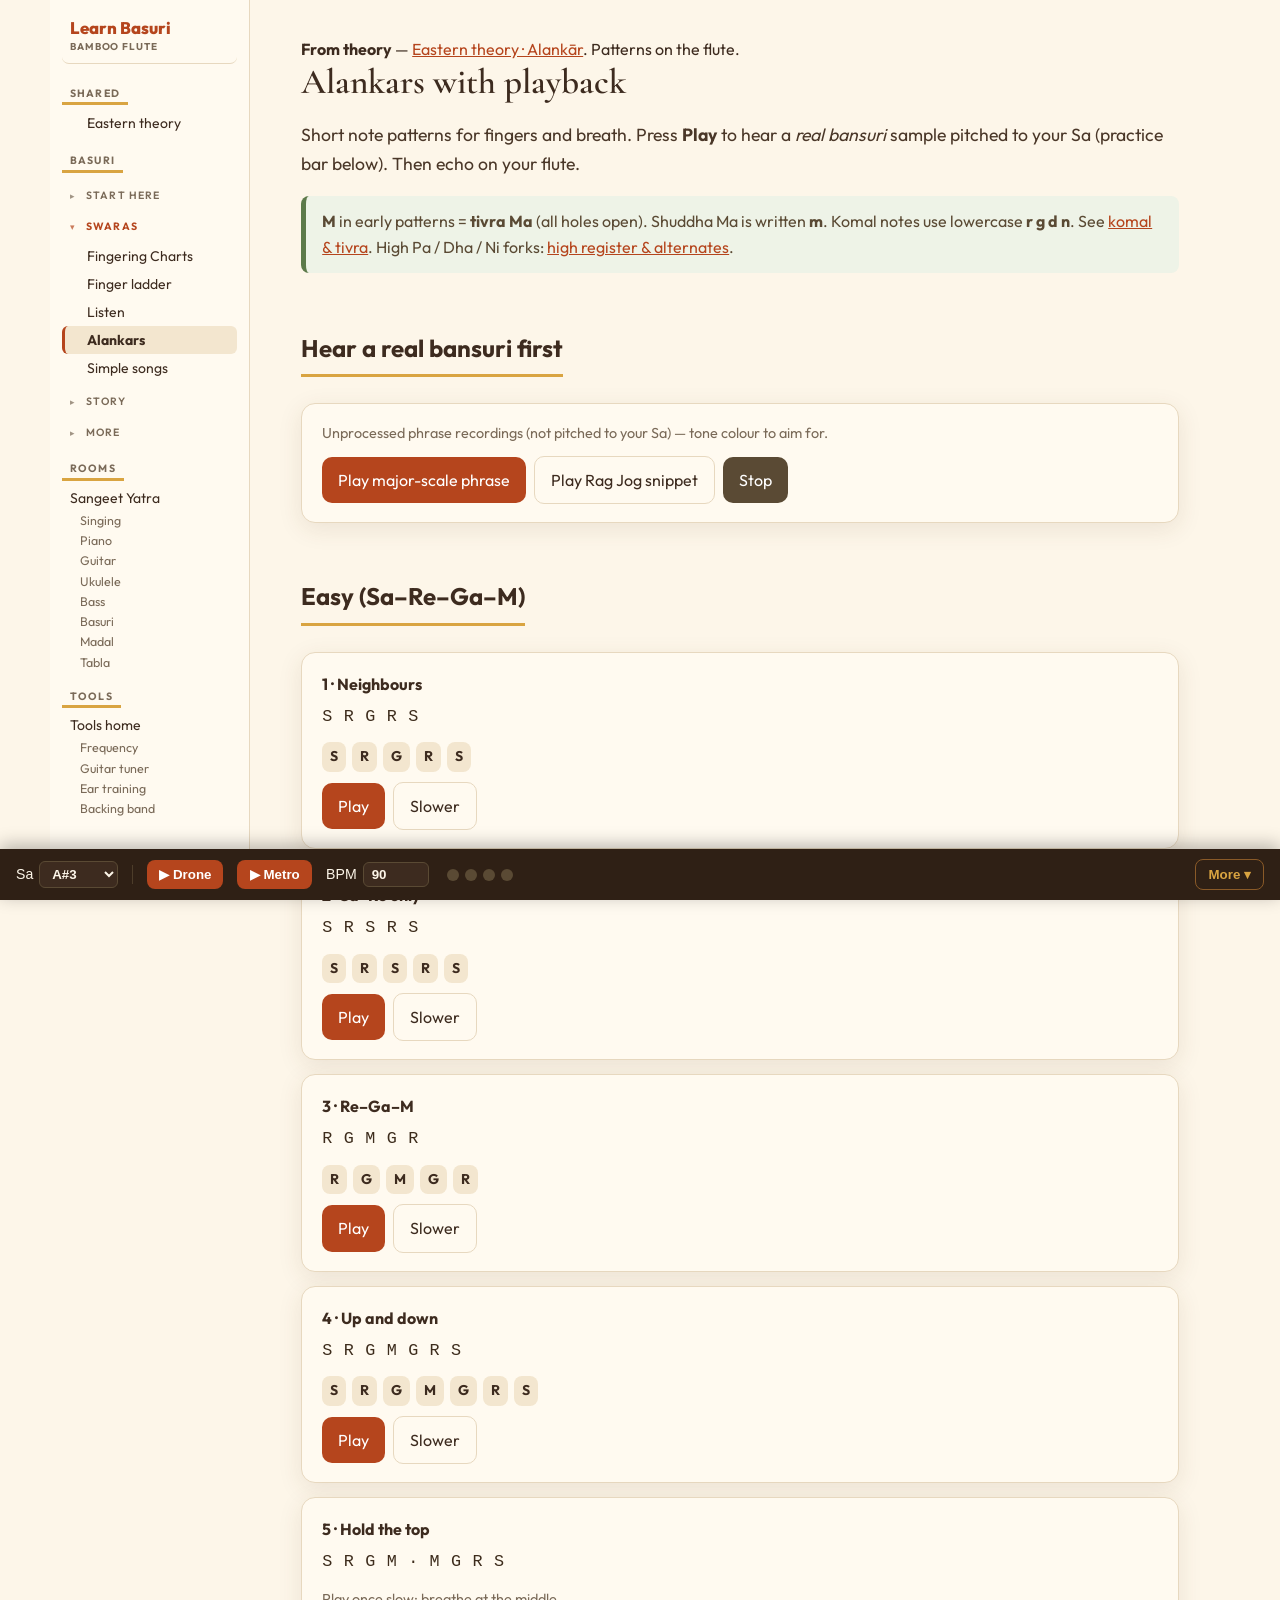
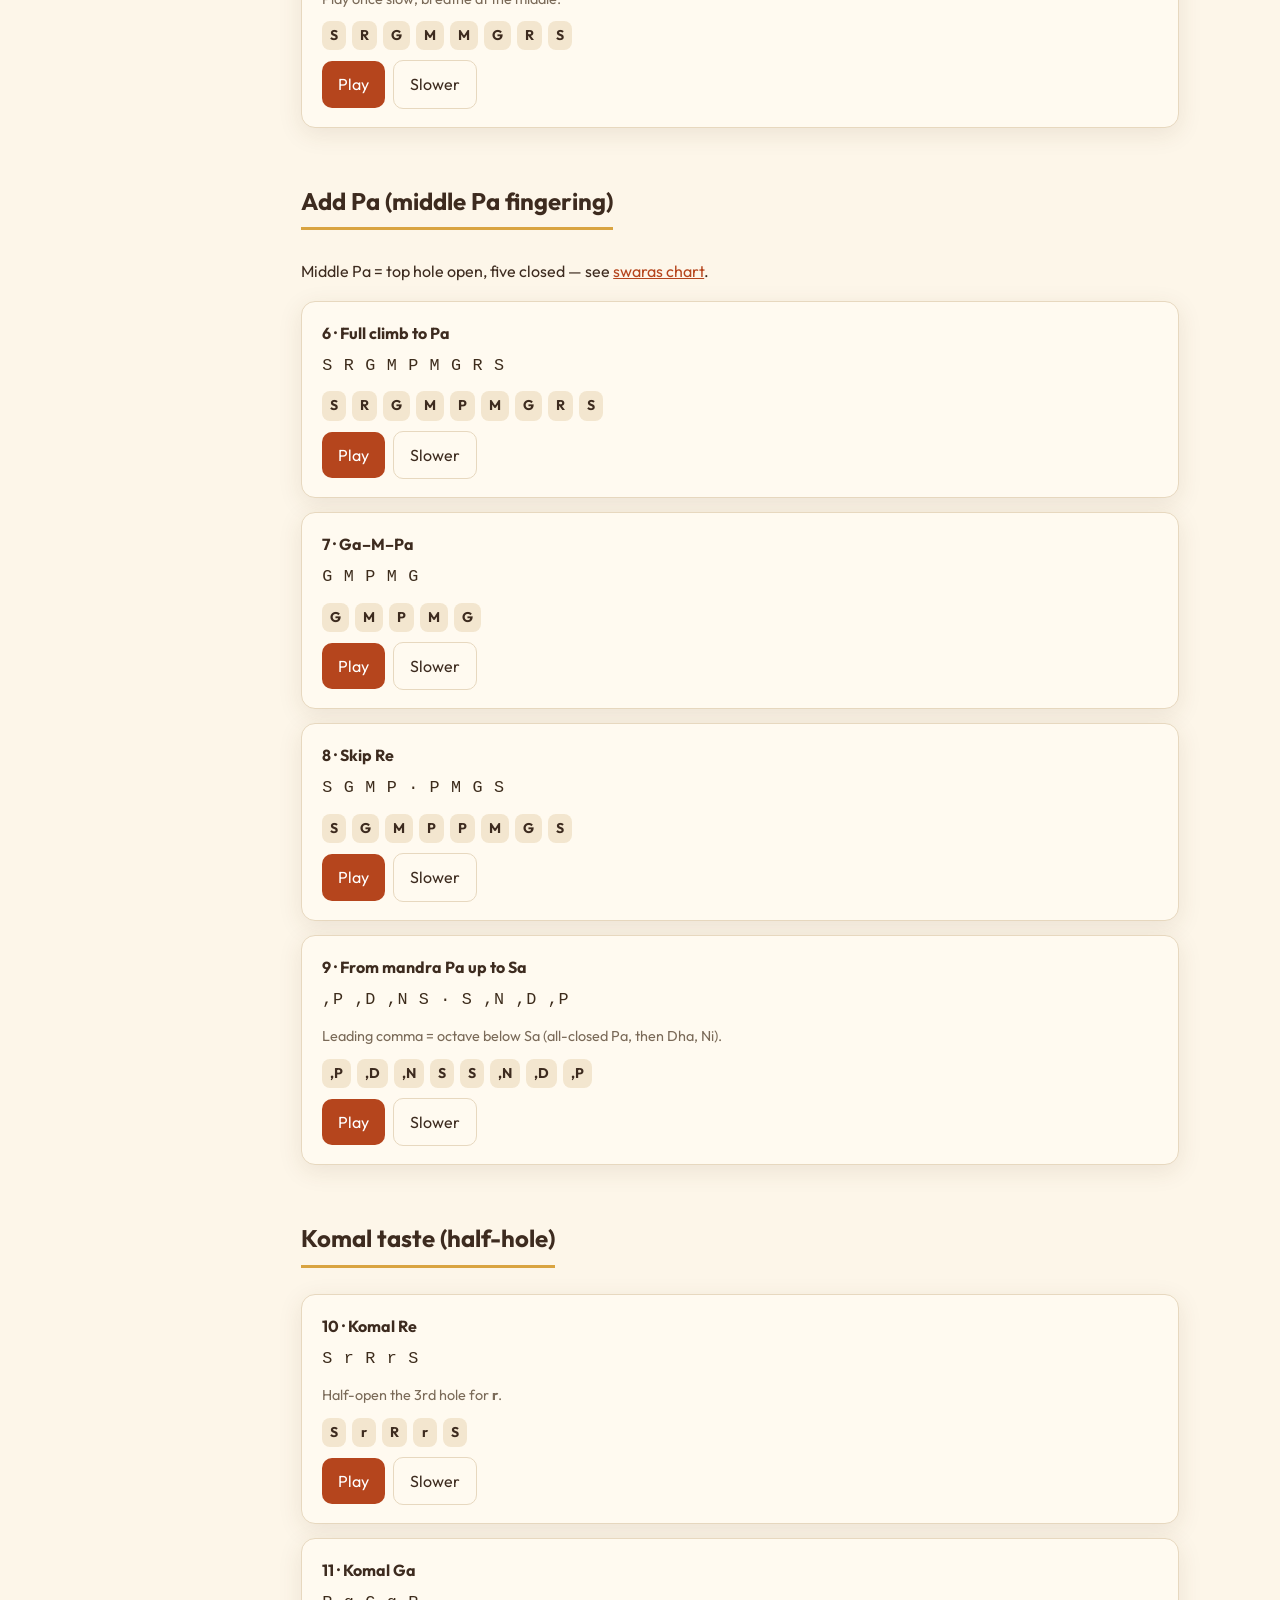
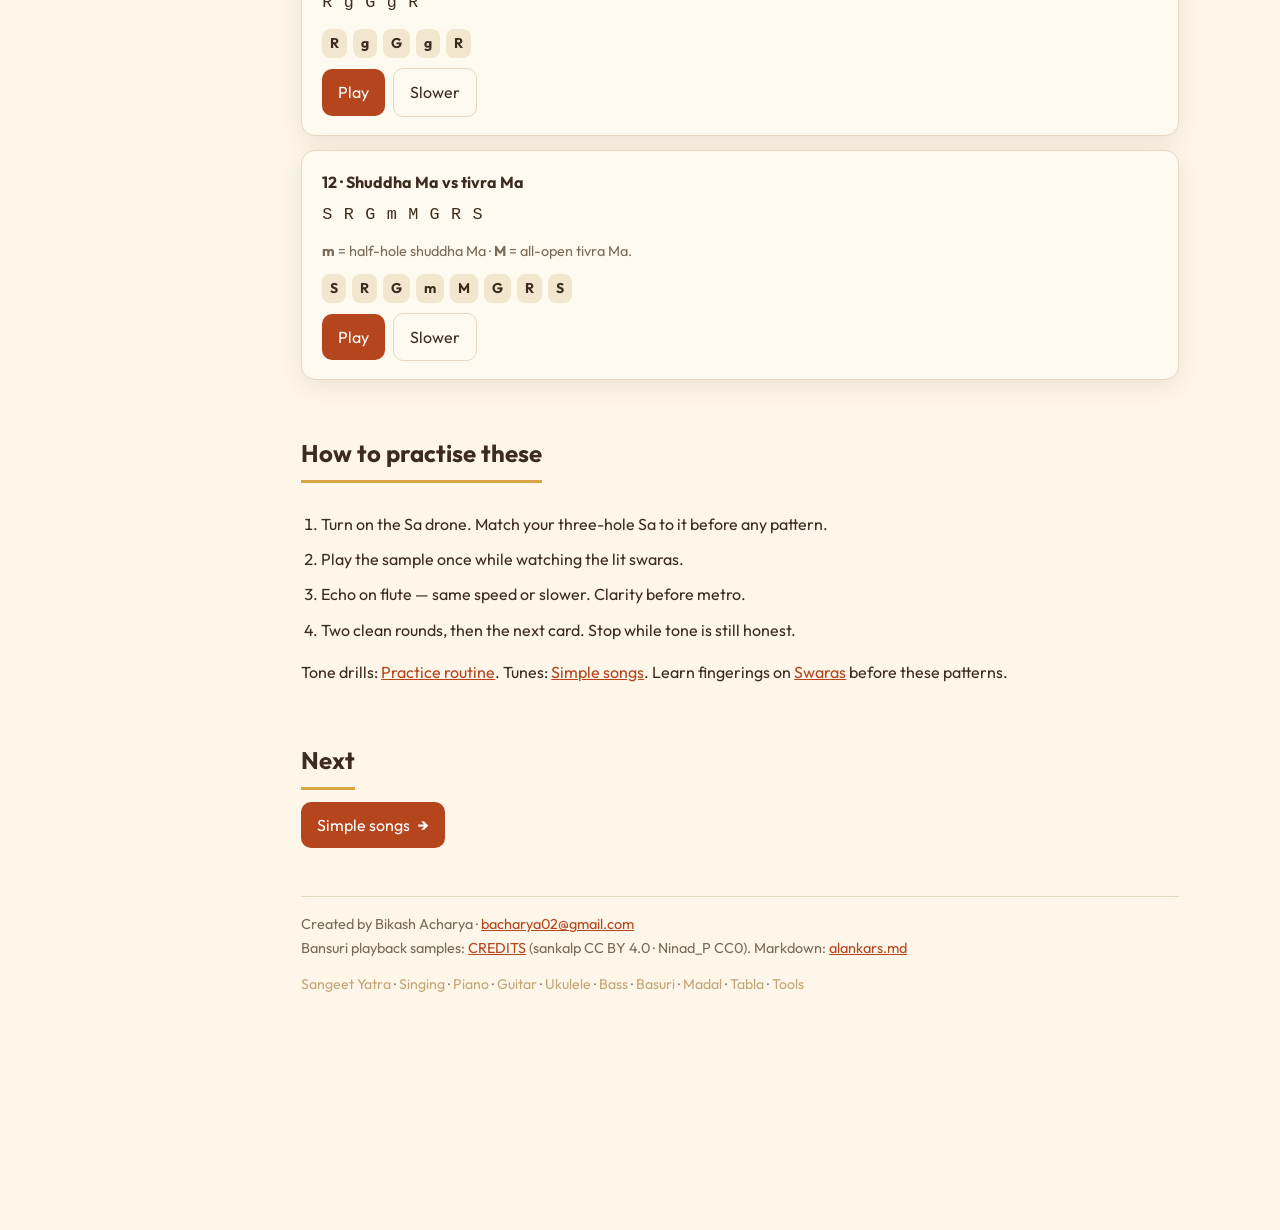
==== commit 13a62fec: "Add Start-here photos and clearer hold/swara finger guidance. Reorder the beginner path around hold " ====
--- a/alankars.html
+++ b/alankars.html
@@ -199,15 +199,14 @@
         <li>Echo on flute — same speed or slower. Clarity before metro.</li>
         <li>Two clean rounds, then the next card. Stop while tone is still honest.</li>
       </ol>
-      <p>Full week plan: <a href="routine.html">Practice routine</a>. Tunes: <a href="songs.html">Simple songs</a>.</p>
+      <p>Tone drills: <a href="routine.html">Practice routine</a>. Tunes: <a href="songs.html">Simple songs</a>.
+        Learn fingerings on <a href="swaras.html">Swaras</a> before these patterns.</p>
     </section>
 
     <section id="next">
       <h2>Next</h2>
       <div class="row">
         <a class="btn nav" href="songs.html">Simple songs</a>
-        <a class="btn ghost" href="routine.html">Practice routine</a>
-        <a class="btn ghost" data-stop>Stop sound</a>
       </div>
     </section>
 
--- a/css/shared.css
+++ b/css/shared.css
@@ -42,6 +42,50 @@
 .card {
   background: var(--panel); border: 1px solid var(--line);
   border-radius: var(--radius); padding: 18px 20px; box-shadow: var(--shadow); margin: 16px 0;
+}
+figure.lesson-fig {
+  margin: 18px 0 8px;
+  max-width: 720px;
+}
+figure.lesson-fig img {
+  display: block;
+  width: 100%;
+  height: auto;
+  max-height: 420px;
+  object-fit: cover;
+  object-position: center;
+  border-radius: var(--radius);
+  border: 1px solid var(--line);
+  background: var(--panel);
+}
+figure.lesson-fig.fig-contain img {
+  max-height: none;
+  object-fit: contain;
+  background: var(--panel);
+}
+figure.lesson-fig figcaption {
+  margin-top: 8px;
+  font-size: 0.9rem;
+  color: var(--muted);
+  line-height: 1.45;
+}
+figure.lesson-fig .credit {
+  display: block;
+  margin-top: 4px;
+  font-size: 0.78rem;
+  color: var(--muted);
+}
+figure.lesson-fig .credit a { color: var(--muted); text-decoration: underline; }
+.fig-row {
+  display: flex;
+  flex-wrap: wrap;
+  gap: 18px;
+  margin: 16px 0;
+}
+.fig-row figure.lesson-fig {
+  flex: 1 1 280px;
+  margin: 0;
+  max-width: none;
 }
 .note {
   border-left: 5px solid var(--ochre); background: #fbf1da;
@@ -78,6 +122,25 @@
 }
 .hole.closed { background: var(--ink); }
 .hole.open { background: transparent; }
+/* Half-cover: pad still on the near half, slit open toward the far edge */
+.hole.half {
+  background: linear-gradient(90deg, var(--ink) 52%, transparent 52%);
+}
+.fingering-demo {
+  display: flex; flex-wrap: wrap; gap: 14px 22px; align-items: flex-start;
+  margin: 12px 0 4px;
+}
+.fingering-demo .demo {
+  min-width: 9.5rem;
+}
+.fingering-demo .demo .label {
+  display: block; font-size: 0.82rem; font-weight: 700; color: var(--terra);
+  margin-bottom: 4px;
+}
+.fingering-demo .demo .holes { font-size: 1.15rem; }
+.fingering-demo .demo .hint {
+  display: block; font-size: 0.78rem; color: var(--muted); margin-top: 4px; max-width: 11rem;
+}
 .sy-rooms-foot { margin-top: 0.75rem; font-size: 0.88rem; }
 .sy-rooms-foot a { color: var(--sand, var(--terra)); text-decoration: none; }
 .play-card { margin: 14px 0; }
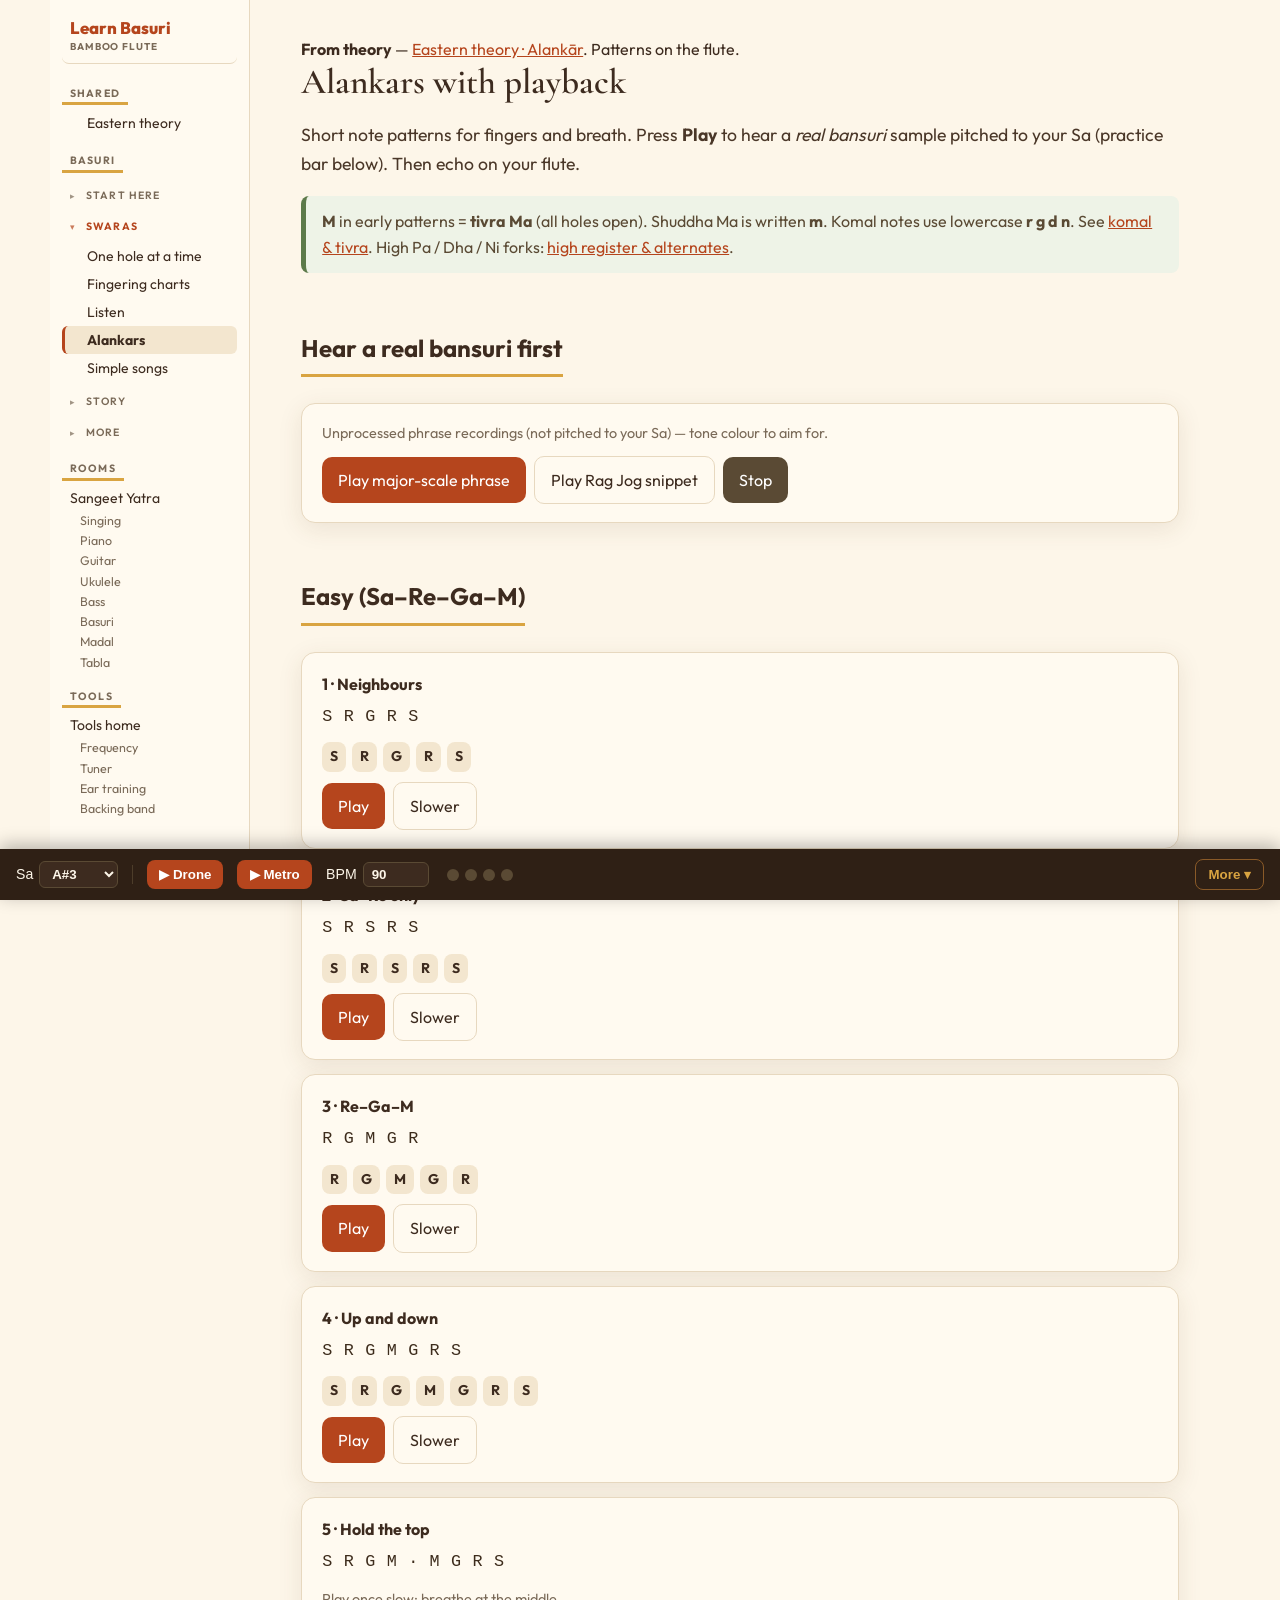
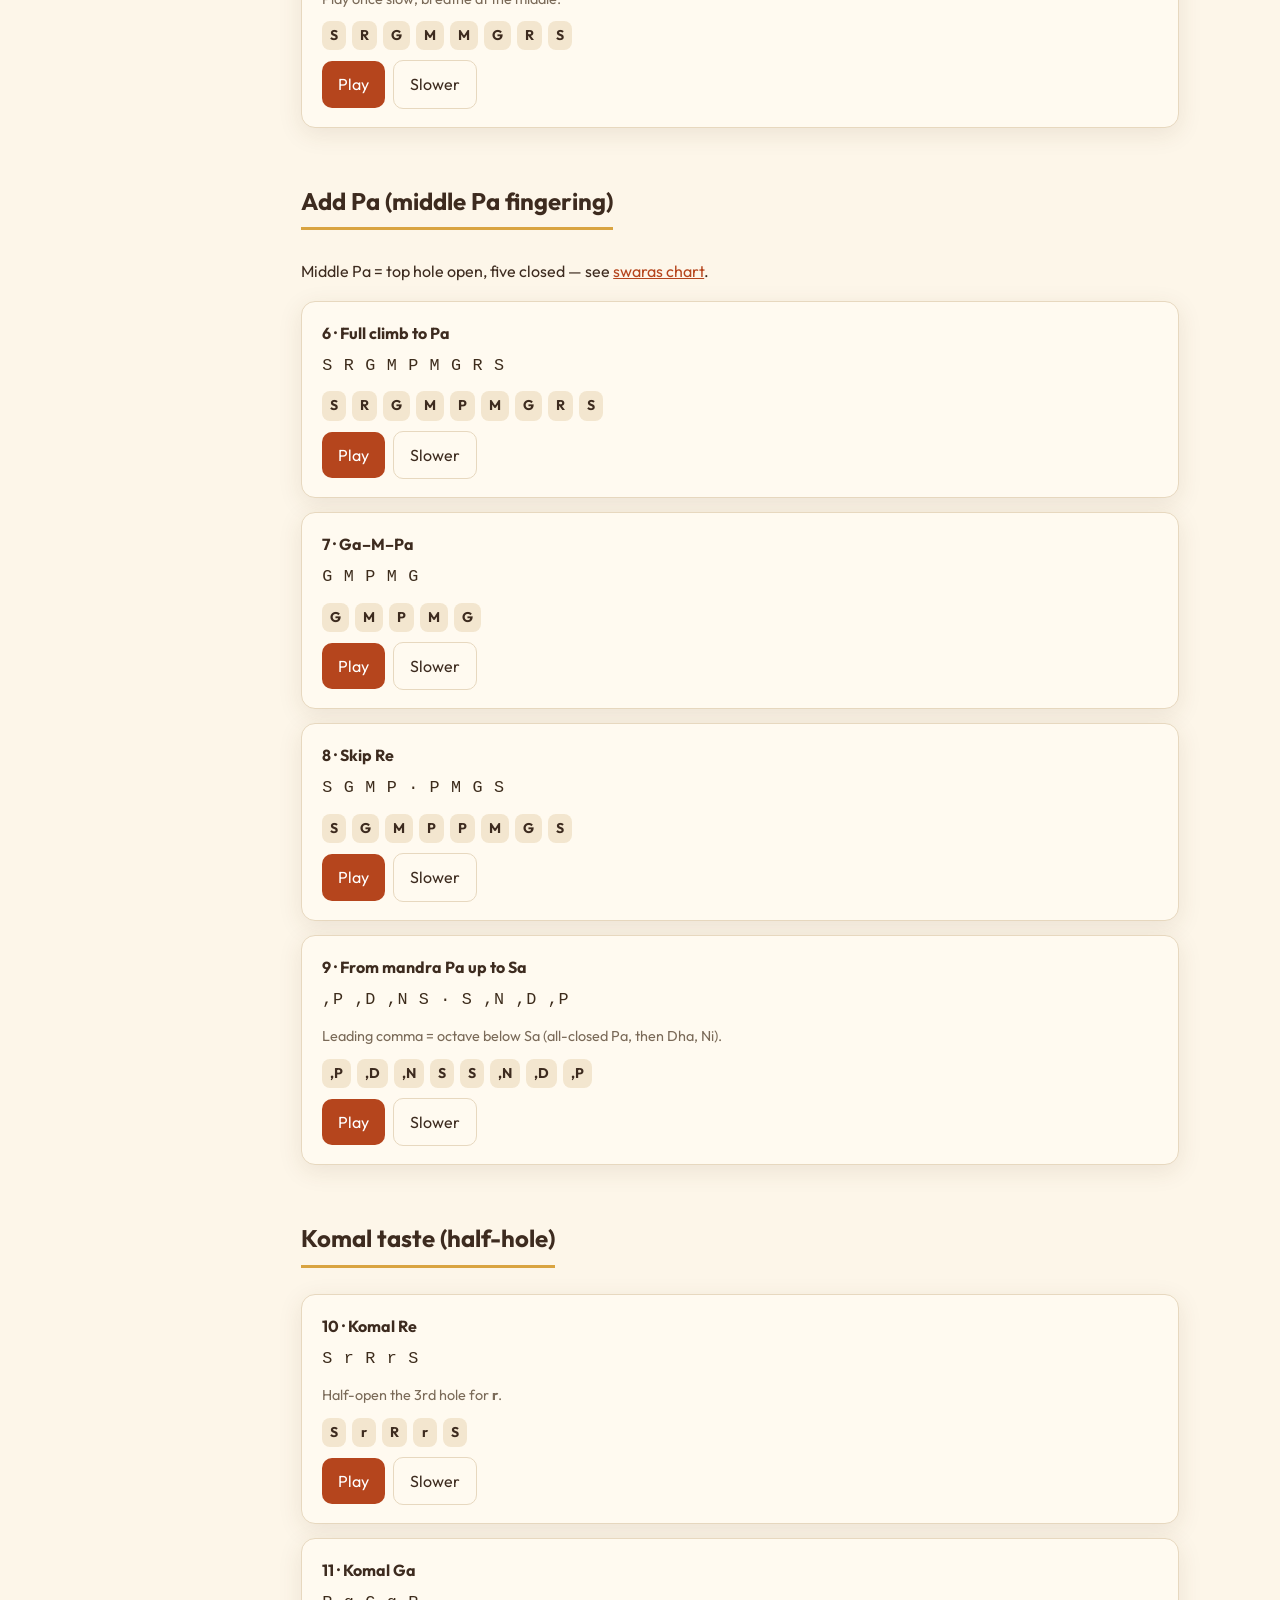
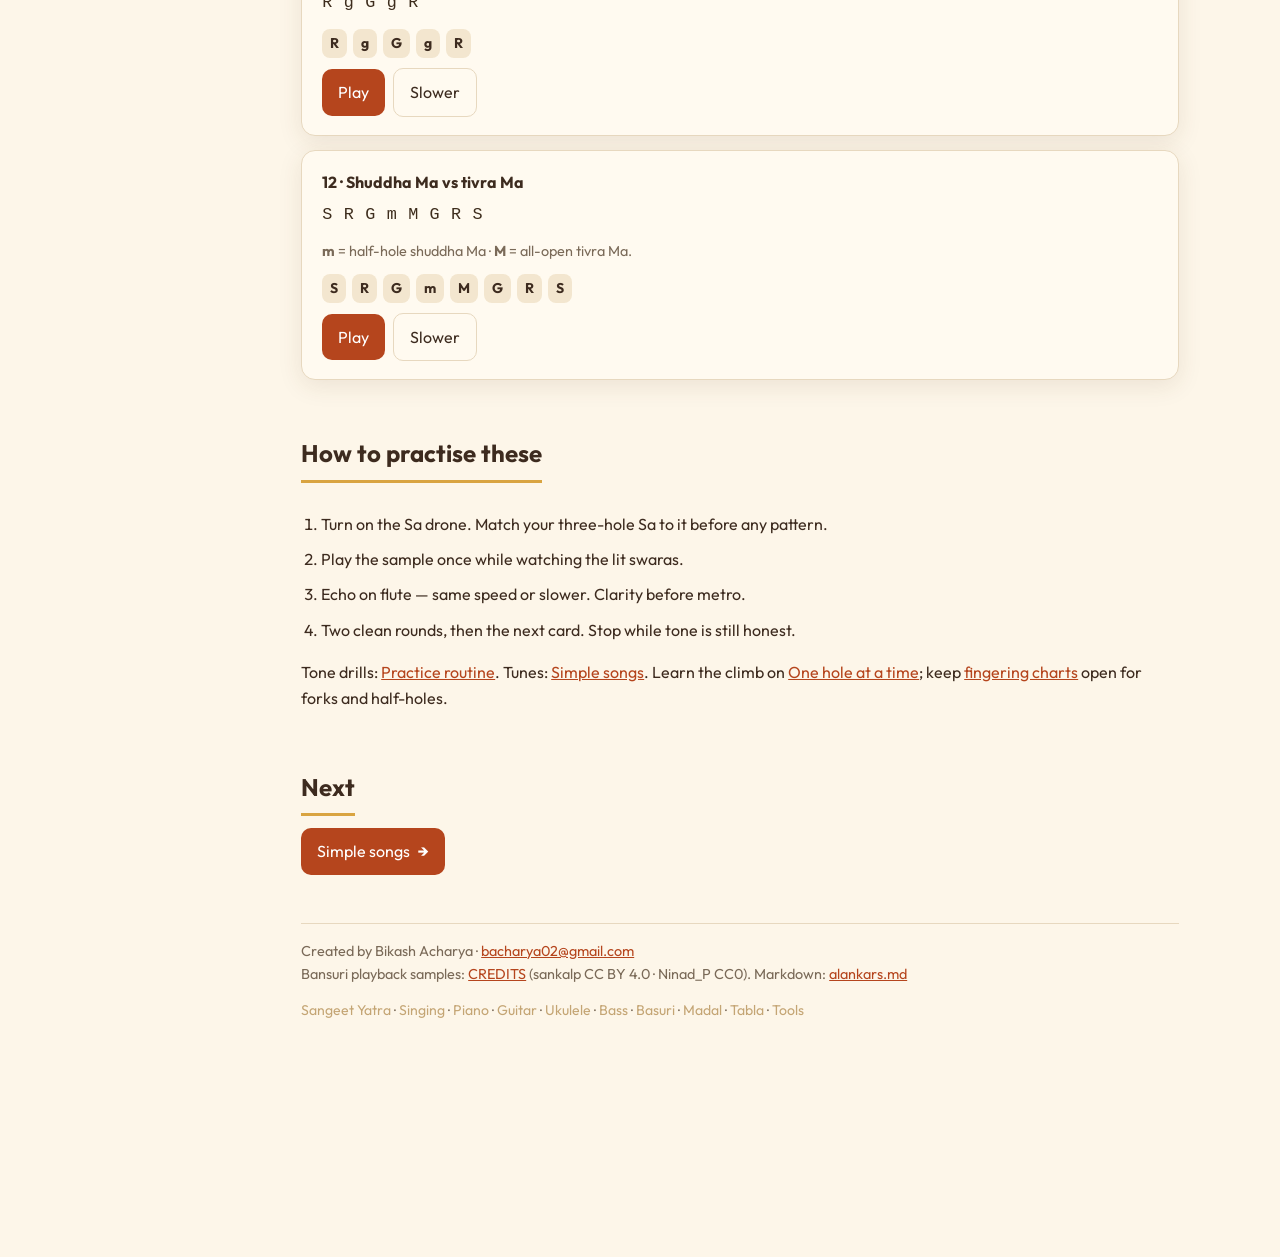
==== commit 6227dcc7: "Rename the finger ladder to One hole at a time and update Tuner nav. Clarify the beginner path wordi" ====
--- a/alankars.html
+++ b/alankars.html
@@ -37,7 +37,7 @@
     <h2>Tools</h2>
     <a href="/tools/" class="top">Tools home</a>
     <a href="/tools/frequency.html" class="sub">Frequency</a>
-    <a href="/tools/guitar-tuner.html" class="sub">Guitar tuner</a>
+    <a href="/tools/guitar-tuner.html" class="sub">Tuner</a>
     <a href="/tools/ear-training.html" class="sub">Ear training</a>
     <a href="/tools/backing.html" class="sub">Backing band</a>
 </nav>
@@ -200,7 +200,8 @@
         <li>Two clean rounds, then the next card. Stop while tone is still honest.</li>
       </ol>
       <p>Tone drills: <a href="routine.html">Practice routine</a>. Tunes: <a href="songs.html">Simple songs</a>.
-        Learn fingerings on <a href="swaras.html">Swaras</a> before these patterns.</p>
+        Learn the climb on <a href="ladder.html">One hole at a time</a>; keep
+        <a href="swaras.html">fingering charts</a> open for forks and half-holes.</p>
     </section>
 
     <section id="next">
